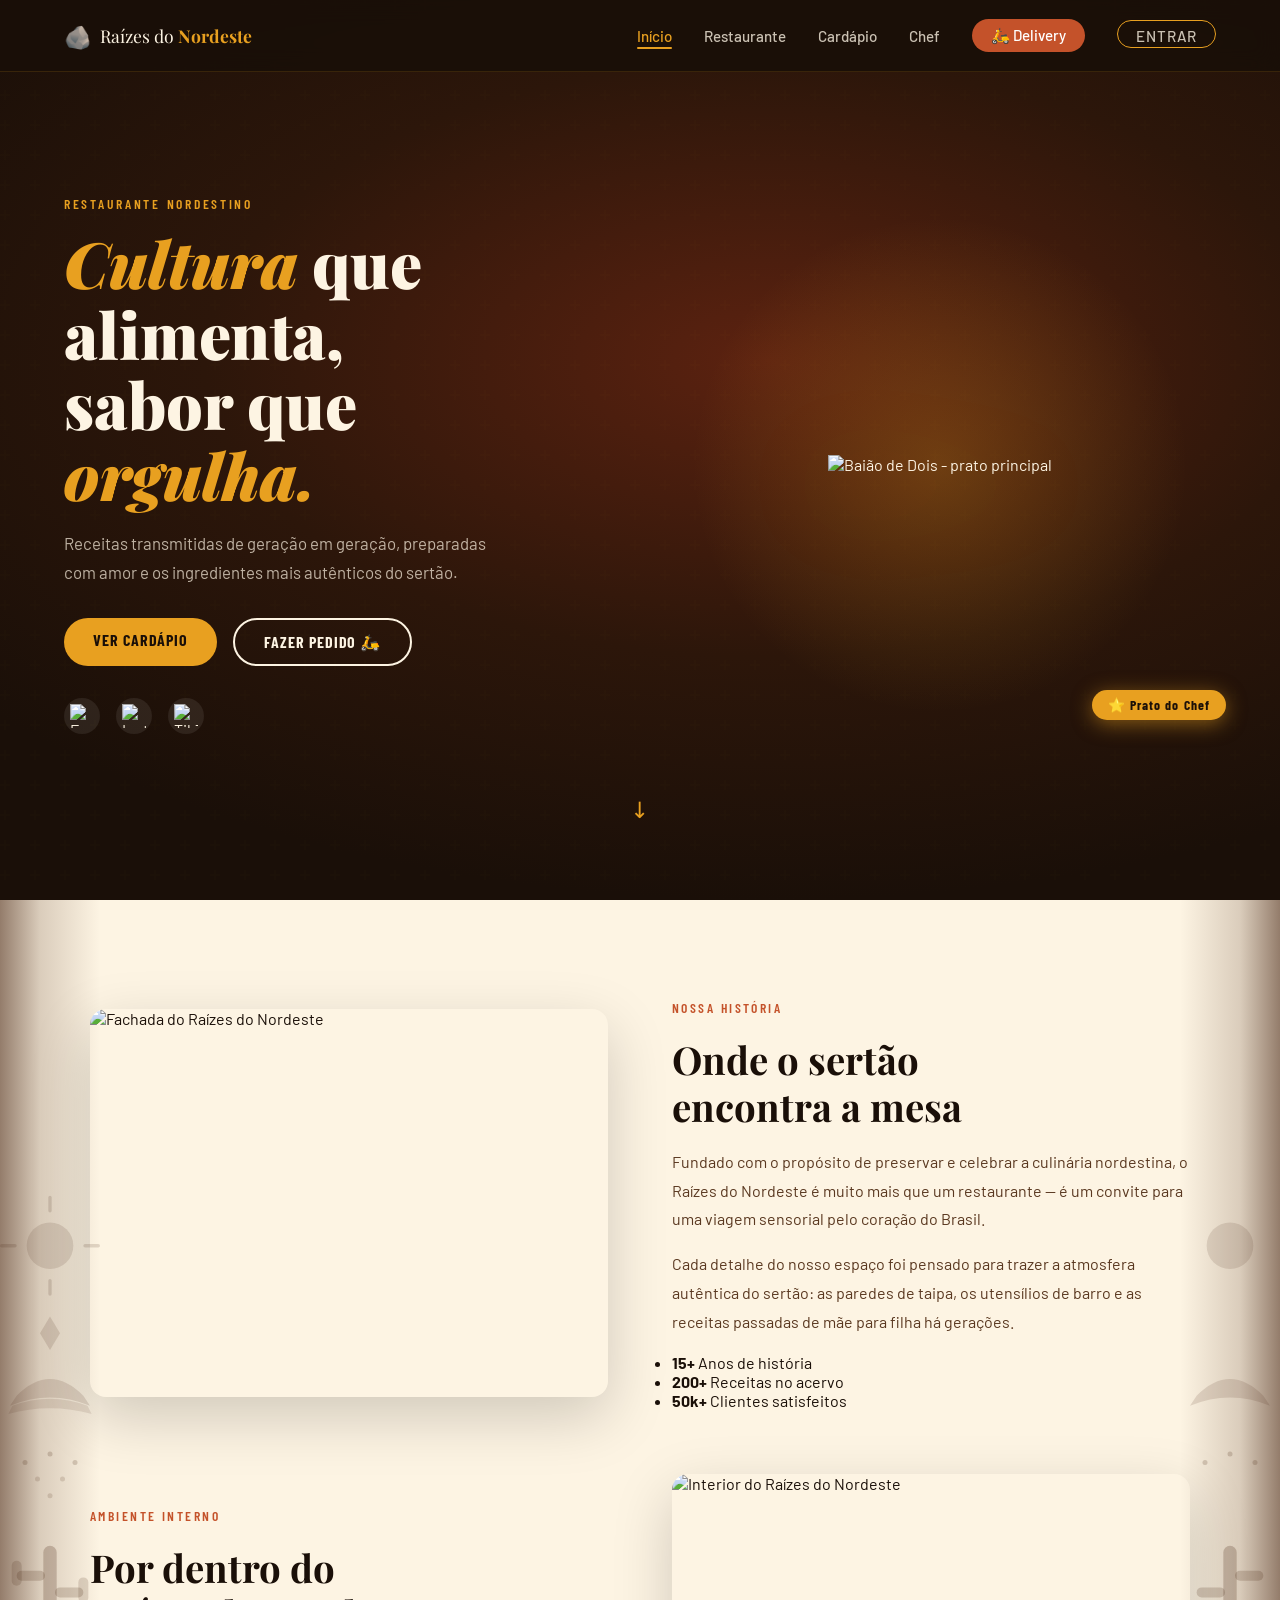
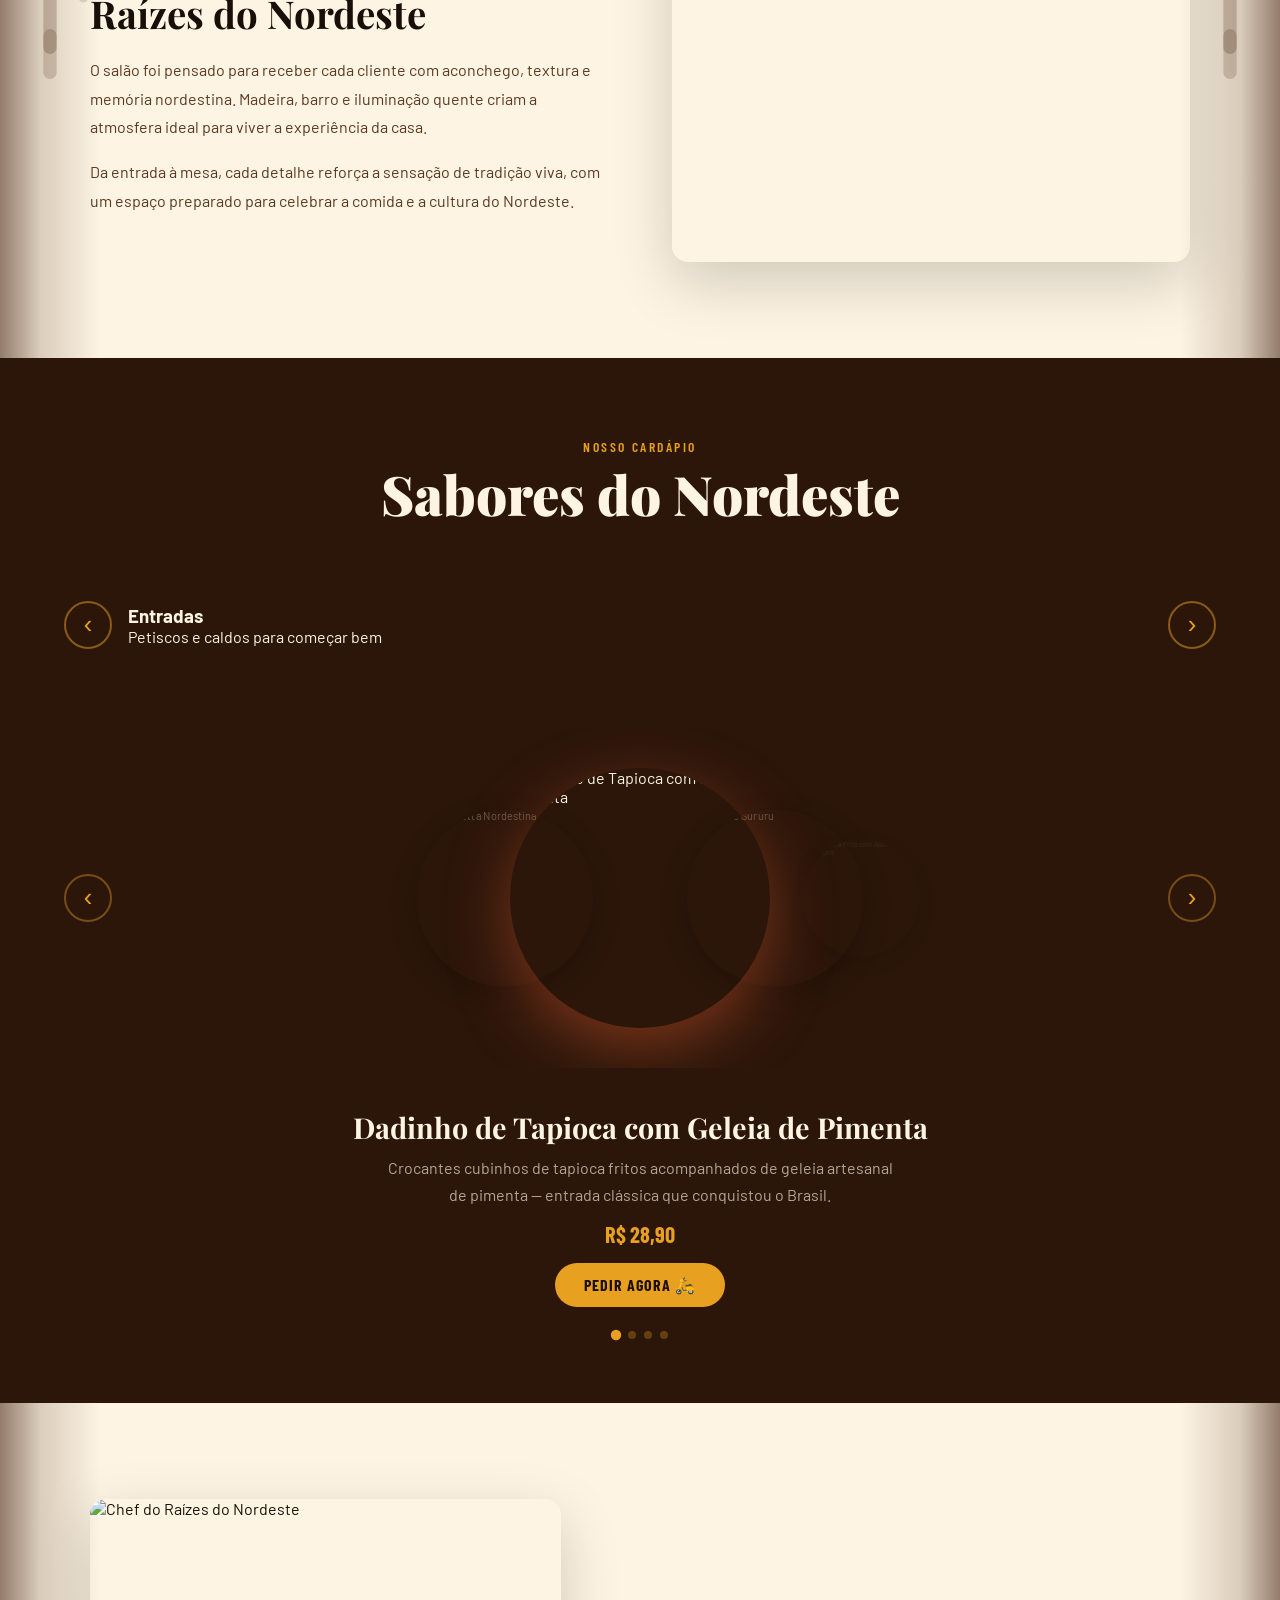
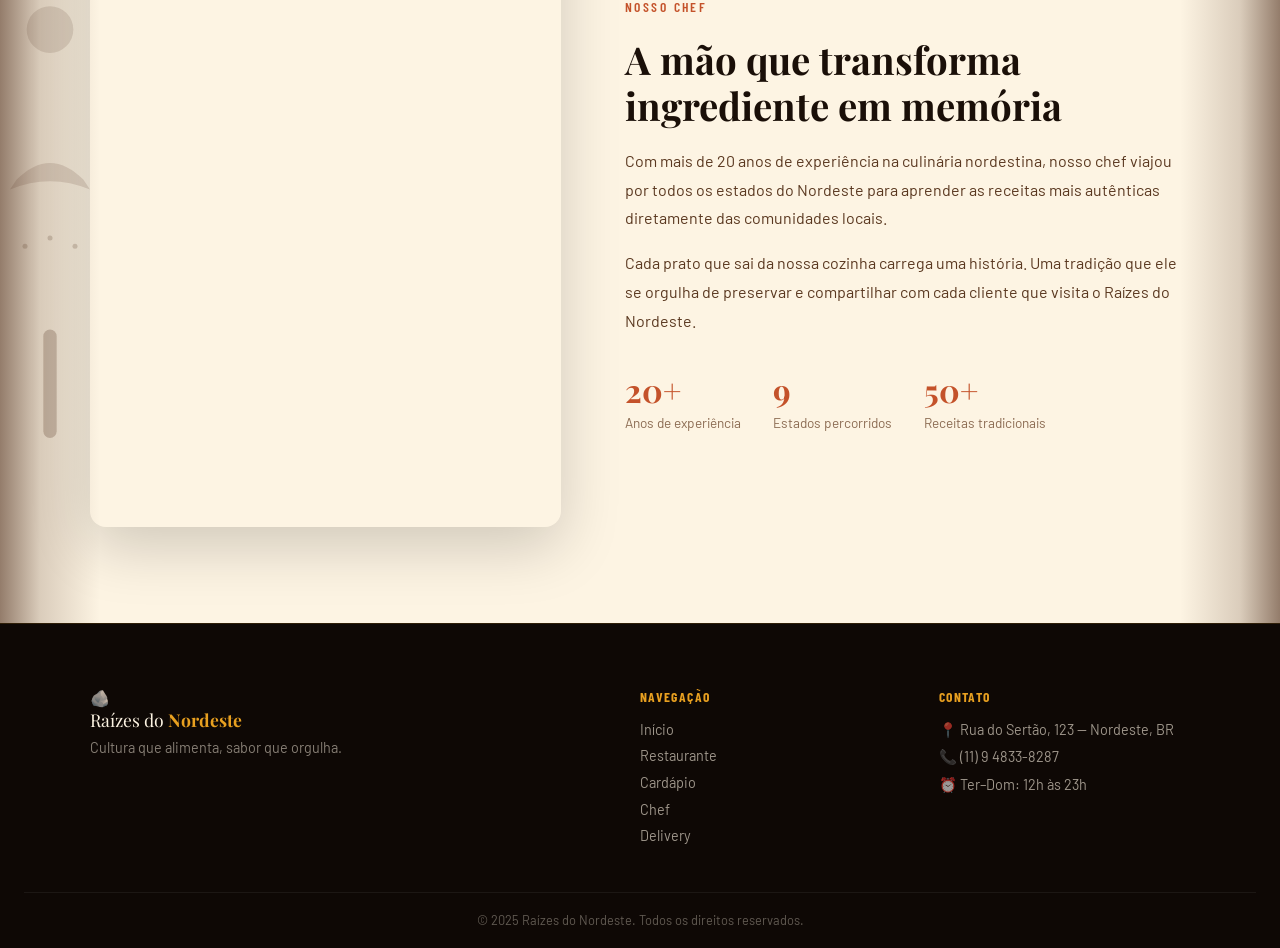
==== index.html @ 13111300 "Adicionando codigos ao repositorio" ====
<!DOCTYPE html>
<html lang="pt-BR">

<head>
  <meta charset="UTF-8">
  <meta name="viewport" content="width=device-width, initial-scale=1.0">
  <title>Raízes do Nordeste</title>
  <link rel="stylesheet" href="style.css">
  <link rel="preconnect" href="https://fonts.googleapis.com">
  <link
    href="https://fonts.googleapis.com/css2?family=Playfair+Display:ital,wght@0,700;0,900;1,700&family=Barlow:wght@300;400;500;600&family=Barlow+Condensed:wght@600;700&display=swap"
    rel="stylesheet">
</head>

<body>

  <!-- Menu de navegação -->
  <nav id="navbar">
    <div class="nav-inner">
      <a class="nav-logo" href="#">
        <span class="logo-icon">🪨</span>
        <span class="logo-text">Raízes do <strong>Nordeste</strong></span>
      </a>
      <ul class="nav-links">
        <li><a href="#hero" data-scroll="hero">Início</a></li>
        <li><a href="#restaurante" data-scroll="restaurante">Restaurante</a></li>
        <li><a href="#cardapio" data-scroll="cardapio">Cardápio</a></li>
        <li><a href="#chef" data-scroll="chef">Chef</a></li>
        <li><a href="delivery.html" class="nav-delivery">🛵 Delivery</a></li>
        <!-- botão de login / perfil (alternado via JS) -->
        <li id="navLoginItem"><a href="login.html" class="nav-login-btn">Entrar</a></li>
        <li id="navUserItem" style="display:none">
          <a href="perfil.html" class="nav-user-btn">
            <img src="" alt="Perfil" class="nav-user-avatar" id="navUserAvatar">
            <span id="navUserNome">Você</span>
          </a>
        </li>
      </ul>
      <button class="nav-burger" id="navBurger" aria-label="Menu">&#9776;</button>
    </div>
    <div class="nav-mobile" id="navMobile">
      <a href="#hero" data-scroll="hero">Início</a>
      <a href="#restaurante" data-scroll="restaurante">Restaurante</a>
      <a href="#cardapio" data-scroll="cardapio">Cardápio</a>
      <a href="#chef" data-scroll="chef">Chef</a>
      <a href="delivery.html">🛵 Delivery</a>
      <a href="login.html" id="mobileLoginLink">Entrar</a>
      <a href="perfil.html" id="mobilePerfilLink" style="display:none">👤 Meu Perfil</a>
    </div>
  </nav>

  <!-- Parte principal da capa -->
  <section id="hero" class="hero">
    <div class="hero-bg"></div>
    <div class="hero-content">
      <div class="hero-text">
        <p class="hero-eyebrow">Restaurante Nordestino</p>
        <h1 class="hero-headline">
          <em>Cultura</em> que alimenta,<br>
          sabor que <em>orgulha.</em>
        </h1>
        <p class="hero-sub">Receitas transmitidas de geração em geração, preparadas com amor e os ingredientes mais
          autênticos do sertão.</p>
        <div class="hero-actions">
          <a href="#cardapio" class="btn-primary" data-scroll="cardapio">Ver Cardápio</a>
          <a href="delivery.html" class="btn-outline">Fazer Pedido 🛵</a>
        </div>
        <div class="hero-social">
          <a href="#" aria-label="Facebook"><img src="IMG/facebook.png" alt="Facebook" width="24" height="24"></a>
          <a href="#" aria-label="Instagram"><img src="IMG/Instagram.png" alt="Instagram" width="24" height="24"></a>
          <a href="#" aria-label="TikTok"><img src="IMG/tiktok.png" alt="TikTok" width="24" height="24"></a>
        </div>
      </div>
      <div class="hero-dish-wrap">
        <div class="hero-glow"></div>
        <img class="hero-dish spinning" src="IMG/Pratodochef.png" alt="Baião de Dois - prato principal">
        <div class="hero-badge">⭐ Prato do Chef</div>
      </div>
    </div>
    <div class="hero-scroll-hint">
      <span>↓</span>
    </div>
  </section>

  <!-- Seção contando a história -->
  <section id="restaurante" class="about-band light-section">
    <div class="nordeste-deco nordeste-deco-left" aria-hidden="true">
      <svg viewBox="0 0 120 600" xmlns="http://www.w3.org/2000/svg">
        <rect x="52" y="540" width="16" height="60" rx="8" fill="currentColor" opacity=".18" />
        <rect x="52" y="440" width="16" height="130" rx="8" fill="currentColor" opacity=".22" />
        <rect x="20" y="470" width="34" height="12" rx="6" fill="currentColor" opacity=".18" />
        <rect x="66" y="490" width="34" height="12" rx="6" fill="currentColor" opacity=".18" />
        <rect x="14" y="458" width="12" height="30" rx="6" fill="currentColor" opacity=".15" />
        <rect x="94" y="478" width="12" height="30" rx="6" fill="currentColor" opacity=".15" />
        <circle cx="60" cy="80" r="28" fill="currentColor" opacity=".12" />
        <line x1="60" y1="38" x2="60" y2="22" stroke="currentColor" stroke-width="4" stroke-linecap="round"
          opacity=".14" />
        <line x1="60" y1="122" x2="60" y2="138" stroke="currentColor" stroke-width="4" stroke-linecap="round"
          opacity=".14" />
        <line x1="18" y1="80" x2="2" y2="80" stroke="currentColor" stroke-width="4" stroke-linecap="round"
          opacity=".14" />
        <line x1="102" y1="80" x2="118" y2="80" stroke="currentColor" stroke-width="4" stroke-linecap="round"
          opacity=".14" />
        <path d="M20 260 Q60 220 100 260 L108 272 Q60 252 12 272 Z" fill="currentColor" opacity=".13" />
        <path d="M15 272 Q60 255 105 272 L110 282 Q60 268 10 282 Z" fill="currentColor" opacity=".10" />
        <circle cx="30" cy="340" r="3" fill="currentColor" opacity=".18" />
        <circle cx="60" cy="330" r="3" fill="currentColor" opacity=".18" />
        <circle cx="90" cy="340" r="3" fill="currentColor" opacity=".18" />
        <circle cx="45" cy="360" r="3" fill="currentColor" opacity=".14" />
        <circle cx="75" cy="360" r="3" fill="currentColor" opacity=".14" />
        <circle cx="60" cy="380" r="3" fill="currentColor" opacity=".14" />
        <path d="M60 165 L72 185 L60 205 L48 185 Z" fill="currentColor" opacity=".13" />
      </svg>
    </div>
    <div class="nordeste-deco nordeste-deco-right" aria-hidden="true">
      <svg viewBox="0 0 120 600" xmlns="http://www.w3.org/2000/svg">
        <rect x="52" y="540" width="16" height="60" rx="8" fill="currentColor" opacity=".18" />
        <rect x="52" y="440" width="16" height="130" rx="8" fill="currentColor" opacity=".22" />
        <rect x="20" y="470" width="34" height="12" rx="6" fill="currentColor" opacity=".18" />
        <rect x="66" y="490" width="34" height="12" rx="6" fill="currentColor" opacity=".18" />
        <circle cx="60" cy="80" r="28" fill="currentColor" opacity=".12" />
        <path d="M20 260 Q60 220 100 260 L108 272 Q60 252 12 272 Z" fill="currentColor" opacity=".13" />
        <circle cx="30" cy="340" r="3" fill="currentColor" opacity=".18" />
        <circle cx="60" cy="330" r="3" fill="currentColor" opacity=".18" />
        <circle cx="90" cy="340" r="3" fill="currentColor" opacity=".18" />
      </svg>
    </div>

    <div class="band-inner">
      <div class="band-img">
        <img src="IMG/Externo1.png" alt="Fachada do Raízes do Nordeste">
      </div>
      <div class="band-copy">
        <p class="section-eyebrow">Nossa História</p>
        <h2>Onde o sertão<br>encontra a mesa</h2>
        <p>Fundado com o propósito de preservar e celebrar a culinária nordestina, o Raízes do Nordeste é muito mais
          que um restaurante — é um convite para uma viagem sensorial pelo coração do Brasil.</p>
        <p>Cada detalhe do nosso espaço foi pensado para trazer a atmosfera autêntica do sertão: as paredes de taipa,
          os utensílios de barro e as receitas passadas de mãe para filha há gerações.</p>
        <ul class="band-stats">
          <li><strong>15+</strong> Anos de história</li>
          <li><strong>200+</strong> Receitas no acervo</li>
          <li><strong>50k+</strong> Clientes satisfeitos</li>
        </ul>
      </div>
    </div>

    <div class="band-inner band-inner-reverse">
      <div class="band-img">
        <img src="IMG/Interno1.png" alt="Interior do Raízes do Nordeste">
      </div>
      <div class="band-copy">
        <p class="section-eyebrow">Ambiente Interno</p>
        <h2>Por dentro do<br>Raízes do Nordeste</h2>
        <p>O salão foi pensado para receber cada cliente com aconchego, textura e memória nordestina. Madeira, barro e
          iluminação quente criam a atmosfera ideal para viver a experiência da casa.</p>
        <p>Da entrada à mesa, cada detalhe reforça a sensação de tradição viva, com um espaço preparado para celebrar a
          comida e a cultura do Nordeste.</p>
      </div>
    </div>
  </section>

  <!-- Seção do cardápio interativo -->
  <section id="cardapio" class="menu-section dark-section">
    <div class="menu-section-header">
      <p class="section-eyebrow light">Nosso Cardápio</p>
      <h2 class="section-title light">Sabores do Nordeste</h2>
    </div>

    <div class="category-nav">
      <button class="cat-arrow" id="catPrev" aria-label="Categoria anterior">‹</button>
      <div class="category-track" id="categoryTrack">
        <div class="category-slide active">
          <h3>Entradas</h3>
          <p>Petiscos e caldos para começar bem</p>
        </div>
        <div class="category-slide">
          <h3>Pratos Principais</h3>
          <p>O coração da culinária nordestina</p>
        </div>
        <div class="category-slide">
          <h3>Sobremesas</h3>
          <p>Doces que aquecem o coração</p>
        </div>
      </div>
      <button class="cat-arrow" id="catNext" aria-label="Próxima categoria">›</button>
    </div>

    <div class="dish-showcase">
      <button class="dish-arrow" id="dishPrev" aria-label="Prato anterior">‹</button>
      <div class="dish-stage" id="dishStage"></div>
      <button class="dish-arrow" id="dishNext" aria-label="Próximo prato">›</button>
    </div>

    <div class="dish-info-panel">
      <h3 class="dish-name" id="dishName"></h3>
      <p class="dish-desc" id="dishDesc"></p>
      <p class="dish-price" id="dishPrice"></p>
      <a href="delivery.html" class="btn-primary">Pedir agora 🛵</a>
    </div>

    <div class="dish-dots" id="dishDots"></div>
  </section>

  <!-- Seção do chef -->
  <section id="chef" class="chef-section light-section">
    <div class="nordeste-deco nordeste-deco-left" aria-hidden="true">
      <svg viewBox="0 0 120 600" xmlns="http://www.w3.org/2000/svg">
        <rect x="52" y="440" width="16" height="130" rx="8" fill="currentColor" opacity=".22" />
        <circle cx="60" cy="80" r="28" fill="currentColor" opacity=".12" />
        <path d="M20 260 Q60 220 100 260 L108 272 Q60 252 12 272 Z" fill="currentColor" opacity=".13" />
        <circle cx="30" cy="340" r="3" fill="currentColor" opacity=".18" />
        <circle cx="60" cy="330" r="3" fill="currentColor" opacity=".18" />
        <circle cx="90" cy="340" r="3" fill="currentColor" opacity=".18" />
      </svg>
    </div>

    <div class="chef-inner">
      <div class="chef-img">
        <img src="IMG/Chef.png" alt="Chef do Raízes do Nordeste">
      </div>
      <div class="chef-copy">
        <p class="section-eyebrow">Nosso Chef</p>
        <h2>A mão que transforma<br>ingrediente em memória</h2>
        <p>Com mais de 20 anos de experiência na culinária nordestina, nosso chef viajou por todos os estados do
          Nordeste para aprender as receitas mais autênticas diretamente das comunidades locais.</p>
        <p>Cada prato que sai da nossa cozinha carrega uma história. Uma tradição que ele se orgulha de preservar e
          compartilhar com cada cliente que visita o Raízes do Nordeste.</p>
        <ul class="chef-feats">
          <li><strong>20+</strong> Anos de experiência</li>
          <li><strong>9</strong> Estados percorridos</li>
          <li><strong>50+</strong> Receitas tradicionais</li>
        </ul>
      </div>
    </div>
  </section>

  <!-- Rodapé da página -->
  <footer class="site-footer">
    <div class="footer-inner">
      <div class="footer-brand">
        <span class="logo-icon">🪨</span>
        <span class="logo-text">Raízes do <strong>Nordeste</strong></span>
        <p>Cultura que alimenta, sabor que orgulha.</p>
      </div>
      <div class="footer-links">
        <h4>Navegação</h4>
        <a href="#hero" data-scroll="hero">Início</a>
        <a href="#restaurante" data-scroll="restaurante">Restaurante</a>
        <a href="#cardapio" data-scroll="cardapio">Cardápio</a>
        <a href="#chef" data-scroll="chef">Chef</a>
        <a href="delivery.html">Delivery</a>
      </div>
      <div class="footer-contact">
        <h4>Contato</h4>
        <p>📍 Rua do Sertão, 123 — Nordeste, BR</p>
        <p>📞 (11) 9 4833-8287</p>
        <p>⏰ Ter–Dom: 12h às 23h</p>
      </div>
    </div>
    <div class="footer-bottom">
      <p>© 2025 Raízes do Nordeste. Todos os direitos reservados.</p>
    </div>
  </footer>

  <script src="script.js"></script>
  <script>
    // mostra o usuário logado na nav se houver sessão salva
    (function verificarSessaoNav() {
      const usuario = JSON.parse(localStorage.getItem('raizes_usuario') || 'null');
      if (usuario) {
        document.getElementById('navLoginItem').style.display = 'none';
        document.getElementById('navUserItem').style.display = 'list-item';
        document.getElementById('navUserNome').textContent = usuario.nome.split(' ')[0];
        const avatar = document.getElementById('navUserAvatar');
        avatar.src = usuario.foto || 'https://ui-avatars.com/api/?name=' + encodeURIComponent(usuario.nome) + '&background=C4522A&color=fff';
        document.getElementById('mobileLoginLink').style.display = 'none';
        document.getElementById('mobilePerfilLink').style.display = 'block';
      }
    })();
  </script>
</body>

</html>
---- style.css ----
/* ============================================================
   RAÍZES DO NORDESTE — style.css  (v2)
   Palette: Terracotta #C4522A | Amber #E8A020 | Cream #FDF4E3
            Dark #1A0F08 | Muted #8B6B52
   ============================================================ */
/* mapa geral do visual do site, com cores e estilos principais */

*,
*::before,
*::after {
  box-sizing: border-box;
  margin: 0;
  padding: 0;
}

/* reset básico pra não quebrar layout em navegadores diferentes */

:root {
  --terra: #C4522A;
  --amber: #E8A020;
  --cream: #FDF4E3;
  --dark: #1A0F08;
  --muted: #8B6B52;
  --bg-warm: #2C160A;
  --deco-color: #3D1A08;
  /* dark terracotta used on light sections */
  --font-display: 'Playfair Display', Georgia, serif;
  --font-body: 'Barlow', system-ui, sans-serif;
  --font-cond: 'Barlow Condensed', sans-serif;
  --nav-h: 72px;
  --radius: 16px;
  --deco-w: 100px;
  /* side decoration strip width */
}

/* variáveis globais: cores, fontes e medidas que o site todo usa */

html {
  scroll-behavior: smooth;
}

/* rolagem suave quando clica nos links internos */

body {
  font-family: var(--font-body);
  background: var(--dark);
  color: var(--cream);
  overflow-x: hidden;
}

/* estilo base da página inteira */

img {
  max-width: 100%;
  display: block;
}

/* impede imagem de estourar o container */

a {
  text-decoration: none;
  color: inherit;
}

/* links sem sublinhado e herdando cor do contexto */

/* ================================================================
   BUTTONS
   ================================================================ */
/* botões principais e secundários do site */
.btn-primary {
  display: inline-block;
  background: var(--amber);
  color: var(--dark);
  font-family: var(--font-cond);
  font-weight: 700;
  font-size: 1rem;
  letter-spacing: .06em;
  text-transform: uppercase;
  padding: .75rem 1.8rem;
  border-radius: 50px;
  border: none;
  cursor: pointer;
  transition: background .2s, transform .15s, box-shadow .2s;
}

.btn-primary:hover {
  background: #f5b030;
  transform: translateY(-2px);
  box-shadow: 0 8px 24px rgba(232, 160, 32, .4);
}

.btn-outline {
  display: inline-block;
  border: 2px solid var(--cream);
  color: var(--cream);
  font-family: var(--font-cond);
  font-weight: 700;
  font-size: 1rem;
  letter-spacing: .06em;
  text-transform: uppercase;
  padding: .73rem 1.8rem;
  border-radius: 50px;
  cursor: pointer;
  transition: background .2s, color .2s, transform .15s;
}

.btn-outline:hover {
  background: var(--cream);
  color: var(--dark);
  transform: translateY(-2px);
}

.section-eyebrow {
  font-family: var(--font-cond);
  font-weight: 600;
  font-size: .85rem;
  letter-spacing: .18em;
  text-transform: uppercase;
  color: var(--amber);
  margin-bottom: .6rem;
}

/* textinho pequeno de destaque que aparece acima dos títulos */

/* ================================================================
   NAVBAR
   ================================================================ */
/* barra fixa do topo com navegação */
#navbar {
  position: fixed;
  top: 0;
  left: 0;
  right: 0;
  z-index: 100;
  height: var(--nav-h);
  background: rgba(26, 15, 8, .95);
  backdrop-filter: blur(12px);
  border-bottom: 1px solid rgba(232, 160, 32, .15);
  transition: box-shadow .3s;
}

#navbar.scrolled {
  box-shadow: 0 4px 30px rgba(0, 0, 0, .5);
}

.nav-inner {
  max-width: 1200px;
  margin: 0 auto;
  padding: 0 1.5rem;
  height: 100%;
  display: flex;
  align-items: center;
  justify-content: space-between;
}

.nav-logo {
  display: flex;
  align-items: center;
  gap: .5rem;
  font-family: var(--font-display);
  font-size: 1.1rem;
  color: var(--cream);
}

.nav-logo .logo-icon {
  font-size: 1.4rem;
}

.nav-logo strong {
  color: var(--amber);
}

.nav-links {
  list-style: none;
  display: flex;
  align-items: center;
  gap: 2rem;
}

.nav-links a {
  font-family: var(--font-body);
  font-weight: 500;
  font-size: .95rem;
  color: rgba(253, 244, 227, .78);
  transition: color .2s;
  position: relative;
  padding-bottom: 2px;
}

/* underline hover for regular nav links */
/* risquinho animado embaixo dos links normais */
.nav-links a:not(.nav-delivery)::after {
  content: '';
  position: absolute;
  bottom: -2px;
  left: 0;
  right: 0;
  height: 2px;
  background: var(--amber);
  border-radius: 2px;
  transform: scaleX(0);
  transition: transform .25s ease;
  transform-origin: left;
}

.nav-links a:not(.nav-delivery):hover {
  color: var(--amber);
}

.nav-links a:not(.nav-delivery):hover::after {
  transform: scaleX(1);
}

/* active nav link highlight */
/* mantém destacado o link da seção atual */
.nav-links a.nav-active {
  color: var(--amber);
}

.nav-links a.nav-active::after {
  transform: scaleX(1);
}

/* botão de login na nav */
.nav-login-btn {
  background: transparent;
  color: var(--amber, #E8A020);
  border: 1.5px solid var(--amber, #E8A020);
  font-family: 'Barlow Condensed', sans-serif;
  font-weight: 700;
  font-size: .88rem;
  letter-spacing: .06em;
  text-transform: uppercase;
  padding: .4rem 1.1rem;
  border-radius: 50px;
  cursor: pointer;
  text-decoration: none;
  transition: background .2s, color .2s;
  white-space: nowrap;
}

.nav-login-btn:hover {
  background: var(--amber, #E8A020);
  color: #1A0F08;
}

/* avatar do usuário logado na nav */
.nav-user-btn {
  display: flex;
  align-items: center;
  gap: .5rem;
  background: transparent;
  border: none;
  cursor: pointer;
  color: #fff;
  font-family: 'Barlow Condensed', sans-serif;
  font-weight: 700;
  font-size: .9rem;
  text-decoration: none;
}

.nav-user-avatar {
  width: 34px;
  height: 34px;
  border-radius: 50%;
  border: 2px solid var(--amber, #E8A020);
  object-fit: cover;
  background: #3a1f0e;
}

.nav-links .nav-user-btn {
  color: rgba(255, 255, 255, .85);
}

/* delivery pill */
/* botão de delivery em formato de pílula */
.nav-delivery {
  background: var(--terra) !important;
  color: #fff !important;
  padding: .45rem 1.2rem !important;
  border-radius: 50px;
  font-weight: 600;
  transition: background .2s, transform .15s !important;
}

.nav-delivery::after {
  display: none !important;
}

.nav-delivery:hover {
  background: #d4612f !important;
  transform: translateY(-1px) !important;
}

/* burger */
/* ícone do menu hamburguer no mobile */
.nav-burger {
  display: none;
  background: none;
  border: none;
  color: var(--cream);
  font-size: 1.5rem;
  cursor: pointer;
}

/* mobile menu */
/* menu que abre em telas pequenas */
.nav-mobile {
  display: none;
  flex-direction: column;
  background: rgba(26, 15, 8, .98);
  padding: 1rem 1.5rem;
  gap: 1rem;
  border-top: 1px solid rgba(255, 255, 255, .06);
}

.nav-mobile a {
  font-size: 1.1rem;
  font-weight: 500;
  color: var(--cream);
  padding: .5rem 0;
  border-bottom: 1px solid rgba(255, 255, 255, .07);
}

.nav-mobile.open {
  display: flex;
}

/* ================================================================
   HERO
   ================================================================ */
/* primeira dobra: chamada principal com prato e ações */
.hero {
  min-height: 100vh;
  padding-top: var(--nav-h);
  background: radial-gradient(ellipse 80% 60% at 60% 40%, #5C2210 0%, #2C160A 55%, #1A0F08 100%);
  position: relative;
  overflow-x: hidden;
  display: flex;
  flex-direction: column;
  justify-content: center;
}

.hero-bg {
  position: absolute;
  inset: 0;
  background: url("data:image/svg+xml,%3Csvg width='60' height='60' viewBox='0 0 60 60' xmlns='http://www.w3.org/2000/svg'%3E%3Cg fill='none' fill-rule='evenodd'%3E%3Cg fill='%23E8A020' fill-opacity='0.03'%3E%3Cpath d='M36 34v-4h-2v4h-4v2h4v4h2v-4h4v-2h-4zm0-30V0h-2v4h-4v2h4v4h2V6h4V4h-4zM6 34v-4H4v4H0v2h4v4h2v-4h4v-2H6zM6 4V0H4v4H0v2h4v4h2V6h4V4H6z'/%3E%3C/g%3E%3C/g%3E%3C/svg%3E");
  opacity: .4;
}

.hero-content {
  max-width: 1200px;
  margin: 0 auto;
  padding: 4rem 1.5rem 2rem;
  display: grid;
  grid-template-columns: 1fr 1fr;
  gap: 3rem;
  align-items: center;
  position: relative;
  z-index: 1;
}

.hero-eyebrow {
  font-family: var(--font-cond);
  font-weight: 600;
  font-size: .85rem;
  letter-spacing: .2em;
  text-transform: uppercase;
  color: var(--amber);
  margin-bottom: 1rem;
}

.hero-headline {
  font-family: var(--font-display);
  font-size: clamp(2.4rem, 5vw, 4rem);
  font-weight: 900;
  line-height: 1.1;
  color: var(--cream);
  margin-bottom: 1.2rem;
}

.hero-headline em {
  font-style: italic;
  color: var(--amber);
}

.hero-sub {
  font-size: 1.05rem;
  line-height: 1.7;
  color: rgba(253, 244, 227, .7);
  max-width: 440px;
  margin-bottom: 2rem;
}

.hero-actions {
  display: flex;
  gap: 1rem;
  flex-wrap: wrap;
  margin-bottom: 2rem;
}

.hero-social {
  display: flex;
  gap: 1rem;
}

.hero-social a {
  display: flex;
  align-items: center;
  justify-content: center;
  width: 36px;
  height: 36px;
  border-radius: 50%;
  background: rgba(255, 255, 255, .08);
  transition: background .2s, transform .15s;
}

.hero-social a:hover {
  background: rgba(232, 160, 32, .25);
  transform: scale(1.15);
}

/* dish spin */
/* área do prato com efeito visual */
.hero-dish-wrap {
  position: relative;
  display: flex;
  justify-content: center;
  align-items: center;
  min-height: 550px;
  width: 100%;
  overflow: visible;
}

.hero-glow {
  position: absolute;
  width: 500px;
  height: 500px;
  border-radius: 50%;
  background: radial-gradient(circle, rgba(232, 160, 32, .25) 0%, transparent 70%);
  pointer-events: none;
  max-width: 100%;
}

.hero-dish {
  width: auto;
  max-width: 90vw;
  height: auto;
  filter: drop-shadow(0 20px 60px rgba(196, 82, 42, .4));
  position: relative;
  z-index: 1;
}

@keyframes slowSpin {
  from {
    transform: rotate(0deg);
  }

  to {
    transform: rotate(360deg);
  }
}

/* animação de giro lento do prato */

.spinning {
  animation: slowSpin 30s linear infinite;
}

.hero-badge {
  position: absolute;
  bottom: 20px;
  right: -10px;
  background: var(--amber);
  color: var(--dark);
  font-family: var(--font-cond);
  font-weight: 700;
  font-size: .85rem;
  letter-spacing: .08em;
  padding: .4rem 1rem;
  border-radius: 50px;
  box-shadow: 0 4px 20px rgba(232, 160, 32, .5);
  z-index: 2;
}

.hero-scroll-hint {
  text-align: center;
  padding: 1.5rem;
  color: var(--amber);
  font-size: 1.4rem;
  animation: bounce 2s ease-in-out infinite;
  position: relative;
  z-index: 1;
}

@keyframes bounce {

  0%,
  100% {
    transform: translateY(0);
  }

  50% {
    transform: translateY(8px);
  }
}

/* animação do ícone de "desça" */

/* ================================================================
   NORDESTE SIDE DECORATIONS  (used on light-section)
   ================================================================ */
/* enfeites laterais nas seções claras */
.light-section {
  position: relative;
  color: var(--dark);
}

/* gradient fade from top-dark into light background on each edge */
/* gradiente nas bordas pra transição ficar mais suave */
.light-section::before,
.light-section::after {
  content: '';
  position: absolute;
  top: 0;
  bottom: 0;
  width: var(--deco-w);
  pointer-events: none;
  z-index: 0;
}

/* left edge — gradient from var(--deco-color) to transparent */
/* borda esquerda com fade */
.light-section::before {
  left: 0;
  background: linear-gradient(to right,
      rgba(61, 26, 8, .55) 0%,
      rgba(61, 26, 8, .18) 40%,
      transparent 100%);
}

/* right edge */
/* borda direita espelhando o efeito */
.light-section::after {
  right: 0;
  background: linear-gradient(to left,
      rgba(61, 26, 8, .55) 0%,
      rgba(61, 26, 8, .18) 40%,
      transparent 100%);
}

/* SVG illustration strips */
/* faixas com ilustração em SVG nas laterais */
.nordeste-deco {
  position: absolute;
  top: 0;
  bottom: 0;
  width: var(--deco-w);
  pointer-events: none;
  z-index: 1;
  display: flex;
  align-items: stretch;
  overflow: hidden;
  color: var(--deco-color);
}

.nordeste-deco-left {
  left: 0;
}

.nordeste-deco-right {
  right: 0;
  transform: scaleX(-1);
}

.nordeste-deco svg {
  width: 100%;
  height: 100%;
  /* tile vertically if section is taller than the viewBox */
}

/* make sure inner content sits above the decorations */
/* garante que o conteúdo fique na frente dos enfeites */
.light-section .band-inner,
.light-section .chef-inner {
  position: relative;
  z-index: 2;
}

/* ================================================================
   ABOUT BAND  (section#restaurante)
   ================================================================ */
/* seção sobre o restaurante */
.about-band {
  background: var(--cream);
  padding: 6rem 1.5rem;
}

.band-inner {
  max-width: 1100px;
  margin: 0 auto;
  display: grid;
  grid-template-columns: 1fr 1fr;
  gap: 4rem;
  align-items: center;
}

.band-inner+.band-inner {
  margin-top: 4rem;
}

.band-inner-reverse .band-img {
  order: 2;
}

.band-inner-reverse .band-copy {
  order: 1;
}

.band-img img {
  border-radius: var(--radius);
  width: 100%;
  aspect-ratio: 4/3;
  object-fit: cover;
  box-shadow: 0 20px 60px rgba(0, 0, 0, .18);
}

.band-copy h2 {
  font-family: var(--font-display);
  font-size: clamp(1.8rem, 3vw, 2.6rem);
  font-weight: 700;
  line-height: 1.2;
  margin-bottom: 1.2rem;
  color: var(--dark);
}

.band-copy p {
  line-height: 1.8;
  color: #5A3820;
  margin-bottom: 1rem;
}

.band-copy .section-eyebrow {
  color: var(--terra);
}

.band-copy .btn-primary {
  margin-top: 1rem;
}

/* ================================================================
   AMBIENT STRIP
   ================================================================ */
/* faixa com foto ambiente e citação */
.ambient-strip {
  position: relative;
  height: 380px;
  overflow: hidden;
}

.ambient-strip img {
  width: 100%;
  height: 100%;
  object-fit: cover;
  object-position: center 30%;
}

.strip-overlay {
  position: absolute;
  inset: 0;
  background: linear-gradient(to right, rgba(26, 15, 8, .85) 0%, rgba(26, 15, 8, .3) 100%);
  display: flex;
  align-items: center;
  padding: 0 8%;
}

.strip-overlay blockquote {
  font-family: var(--font-display);
  font-style: italic;
  font-size: clamp(1.4rem, 3vw, 2.2rem);
  color: var(--cream);
  max-width: 600px;
  line-height: 1.4;
  border-left: 4px solid var(--amber);
  padding-left: 1.5rem;
}

/* ================================================================
   MENU SECTION  (section#cardapio)
   ================================================================ */
/* seção do cardápio com categorias e pratos */
.menu-section {
  background: var(--bg-warm);
  padding: 5rem 0 4rem;
}

.menu-section>* {
  max-width: 1200px;
  margin-left: auto;
  margin-right: auto;
  padding-left: 1.5rem;
  padding-right: 1.5rem;
}

.menu-section-header {
  text-align: center;
  margin-bottom: 3rem;
}

.section-title.light {
  font-family: var(--font-display);
  font-size: clamp(2rem, 5vw, 3.4rem);
  font-weight: 900;
  line-height: 1.05;
  color: var(--cream);
}

.menu-section-inner {
  max-width: 1200px;
  margin: 0 auto;
  padding: 0 1.5rem;
}

/* category track */
/* trilho onde troca o nome da categoria */
.category-nav {
  display: grid;
  grid-template-columns: 48px minmax(0, 1fr) 48px;
  align-items: center;
  gap: 1rem;
  margin-bottom: 3rem;
  overflow: hidden;
  position: relative;
  width: 100%;
}

.category-track {
  min-width: 0;
  position: relative;
  overflow: hidden;
  height: 110px;
}

.category-slide {
  position: absolute;
  inset: 0;
  display: flex;
  flex-direction: column;
  justify-content: center;
  opacity: 0;
  transform: translateX(100%);
  transition: transform .5s cubic-bezier(.77, 0, .18, 1), opacity .4s;
  pointer-events: none;
}

.category-slide.active {
  opacity: 1;
  transform: translateX(0);
  pointer-events: auto;
}

.cat-title {
  font-family: var(--font-display);
  font-size: clamp(2rem, 5vw, 3.5rem);
  font-weight: 900;
  color: var(--cream);
  line-height: 1;
}

.cat-arrow {
  width: 48px;
  height: 48px;
  border-radius: 50%;
  border: 2px solid rgba(232, 160, 32, .5);
  background: transparent;
  color: var(--amber);
  font-size: 1.6rem;
  cursor: pointer;
  display: flex;
  align-items: center;
  justify-content: center;
  flex-shrink: 0;
  transition: background .2s, border-color .2s, transform .15s;
}

.cat-arrow:hover {
  background: var(--amber);
  color: var(--dark);
  border-color: var(--amber);
  transform: scale(1.1);
}

/* dish stage */
/* palco/carrossel visual dos pratos */
.dish-carousel-wrap {
  display: flex;
  align-items: center;
  gap: 1rem;
  margin-bottom: 2.5rem;
}

.dish-stage {
  flex: 1;
  height: 340px;
  position: relative;
  display: flex;
  align-items: center;
  justify-content: center;
}

.dish-item {
  position: absolute;
  transition: transform .5s cubic-bezier(.77, 0, .18, 1), opacity .4s, filter .4s;
  cursor: pointer;
}

.dish-item img {
  border-radius: 50%;
  box-shadow: 0 12px 40px rgba(0, 0, 0, .5);
  object-fit: cover;
}

.dish-item.center {
  z-index: 3;
  transform: translateX(0) scale(1);
  opacity: 1;
}

.dish-item.center img {
  width: 260px;
  height: 260px;
  box-shadow: 0 20px 60px rgba(196, 82, 42, .5);
}

.dish-item.left {
  z-index: 1;
  transform: translateX(-52%) scale(.68);
  opacity: .45;
  filter: brightness(.7);
}

.dish-item.left img {
  width: 260px;
  height: 260px;
}

.dish-item.right {
  z-index: 1;
  transform: translateX(52%) scale(.68);
  opacity: .45;
  filter: brightness(.7);
}

.dish-item.right img {
  width: 260px;
  height: 260px;
}

.dish-item.far-left {
  z-index: 0;
  transform: translateX(-85%) scale(.45);
  opacity: .2;
  filter: brightness(.5);
}

.dish-item.far-left img {
  width: 260px;
  height: 260px;
}

.dish-item.far-right {
  z-index: 0;
  transform: translateX(85%) scale(.45);
  opacity: .2;
  filter: brightness(.5);
}

.dish-item.far-right img {
  width: 260px;
  height: 260px;
}

.dish-item.hidden {
  opacity: 0;
  pointer-events: none;
}

.dish-arrow {
  width: 48px;
  height: 48px;
  border-radius: 50%;
  border: 2px solid rgba(232, 160, 32, .4);
  background: transparent;
  color: var(--amber);
  font-size: 1.6rem;
  cursor: pointer;
  display: flex;
  align-items: center;
  justify-content: center;
  flex-shrink: 0;
  transition: background .2s, border-color .2s, transform .15s;
}

.dish-arrow:hover {
  background: var(--amber);
  color: var(--dark);
  border-color: var(--amber);
  transform: scale(1.1);
}

/* dish info */
/* bloco com nome, descrição e preço do prato */
.dish-info-panel {
  text-align: center;
  min-height: 120px;
  padding: 0 1rem;
}

.dish-name {
  font-family: var(--font-display);
  font-size: 1.8rem;
  font-weight: 700;
  color: var(--cream);
  margin-bottom: .5rem;
}

.dish-desc {
  color: rgba(253, 244, 227, .65);
  line-height: 1.7;
  max-width: 520px;
  margin: 0 auto .8rem;
}

.dish-price {
  font-family: var(--font-cond);
  font-size: 1.4rem;
  font-weight: 700;
  color: var(--amber);
  margin-bottom: 1rem;
}

.dish-info-panel .btn-primary {
  display: inline-block;
}

/* dots */
/* bolinhas de navegação do carrossel */
.dish-dots {
  display: flex;
  justify-content: center;
  gap: .5rem;
  margin-top: 1.5rem;
}

.dish-showcase {
  display: grid;
  grid-template-columns: 48px minmax(0, 1fr) 48px;
  align-items: center;
  gap: 1rem;
  margin-bottom: 2.5rem;
  overflow: hidden;
  position: relative;
  width: 100%;
}

.dish-stage {
  min-width: 0;
}

.dot {
  width: 8px;
  height: 8px;
  border-radius: 50%;
  background: rgba(232, 160, 32, .3);
  cursor: pointer;
  transition: background .2s, transform .2s;
}

.dot.active {
  background: var(--amber);
  transform: scale(1.3);
}

/* ================================================================
   CHEF SECTION  (section#chef)
   ================================================================ */
/* seção apresentando o chef */
.chef-section {
  background: var(--cream);
  padding: 6rem 1.5rem;
}

.chef-inner {
  max-width: 1100px;
  margin: 0 auto;
  display: grid;
  grid-template-columns: 1fr 1.2fr;
  gap: 4rem;
  align-items: center;
}

.chef-img img {
  border-radius: var(--radius);
  width: 100%;
  aspect-ratio: 3/4;
  object-fit: cover;
  object-position: top;
  box-shadow: 0 20px 60px rgba(0, 0, 0, .18);
}

.chef-copy h2 {
  font-family: var(--font-display);
  font-size: clamp(1.8rem, 3vw, 2.6rem);
  font-weight: 700;
  line-height: 1.2;
  margin-bottom: 1.2rem;
  color: var(--dark);
}

.chef-copy p {
  line-height: 1.8;
  color: #5A3820;
  margin-bottom: 1rem;
}

.chef-copy .section-eyebrow {
  color: var(--terra);
}

.chef-feats {
  list-style: none;
  display: flex;
  gap: 2rem;
  margin-top: 2rem;
  flex-wrap: wrap;
}

.chef-feats li {
  font-family: var(--font-body);
  font-size: .85rem;
  color: var(--muted);
  display: flex;
  flex-direction: column;
  gap: .2rem;
}

.chef-feats li strong {
  font-family: var(--font-display);
  font-size: 2rem;
  color: var(--terra);
  font-weight: 700;
}

/* ================================================================
   FOOTER
   ================================================================ */
/* rodapé com marca, links e contatos */
.site-footer {
  background: #0E0805;
  padding: 4rem 1.5rem 0;
  border-top: 1px solid rgba(232, 160, 32, .15);
}

.footer-inner {
  max-width: 1100px;
  margin: 0 auto;
  display: grid;
  grid-template-columns: 2fr 1fr 1fr;
  gap: 3rem;
  padding-bottom: 3rem;
}

.footer-brand .logo-text {
  font-family: var(--font-display);
  font-size: 1.1rem;
  display: block;
  margin-bottom: .5rem;
}

.footer-brand .logo-text strong {
  color: var(--amber);
}

.footer-brand p {
  font-size: .9rem;
  color: rgba(253, 244, 227, .5);
  margin-top: .5rem;
}

.footer-links,
.footer-contact {
  display: flex;
  flex-direction: column;
  gap: .6rem;
}

.footer-links h4,
.footer-contact h4 {
  font-family: var(--font-cond);
  font-weight: 700;
  letter-spacing: .1em;
  text-transform: uppercase;
  font-size: .85rem;
  color: var(--amber);
  margin-bottom: .4rem;
}

.footer-links a {
  font-size: .9rem;
  color: rgba(253, 244, 227, .6);
  transition: color .2s;
}

.footer-links a:hover {
  color: var(--amber);
}

.footer-contact p {
  font-size: .9rem;
  color: rgba(253, 244, 227, .6);
}

.footer-bottom {
  border-top: 1px solid rgba(255, 255, 255, .06);
  padding: 1.2rem 0;
  text-align: center;
  font-size: .8rem;
  color: rgba(253, 244, 227, .35);
}

/* ================================================================
   RESPONSIVE
   ================================================================ */
/* ajustes pra funcionar bem em telas menores */
@media (max-width: 900px) {
  .hero-content {
    grid-template-columns: 1fr;
    text-align: center;
  }

  .hero-text {
    order: 2;
  }

  .hero-dish-wrap {
    order: 1;
  }

  .hero-sub {
    margin: 0 auto 2rem;
  }

  .hero-actions {
    justify-content: center;
  }

  .hero-social {
    justify-content: center;
  }

  .hero-dish {
    width: auto;
    max-width: 85vw;
  }

  .hero-glow {
    width: 350px;
    height: 350px;
  }

  .band-inner {
    grid-template-columns: 1fr;
  }

  .chef-inner {
    grid-template-columns: 1fr;
  }

  .chef-img img {
    aspect-ratio: 4/3;
  }

  .footer-inner {
    grid-template-columns: 1fr;
    gap: 2rem;
  }

  .nav-links {
    display: none;
  }

  .nav-burger {
    display: block;
  }

  .dish-item.far-left,
  .dish-item.far-right {
    display: none;
  }

  .category-nav,
  .dish-showcase {
    grid-template-columns: 40px minmax(0, 1fr) 40px;
    gap: .75rem;
  }

  .dish-arrow,
  .cat-arrow {
    width: 40px;
    height: 40px;
    font-size: 1.3rem;
  }

  .dish-name {
    font-size: 1.5rem;
  }

  .dish-desc {
    max-width: 100%;
  }

  /* reduce side deco on tablet */
  /* no tablet, enfeites laterais ficam mais finos */
  :root {
    --deco-w: 60px;
  }
}

@media (max-width: 600px) {
  .dish-stage {
    height: 260px;
  }

  .dish-item.center img,
  .dish-item.left img,
  .dish-item.right img {
    width: 200px;
    height: 200px;
  }

  .ambient-strip {
    height: 260px;
  }

  /* hide side deco on very small screens */
  /* no celular pequeno, some com os enfeites pra limpar a tela */
  .nordeste-deco {
    display: none;
  }

  .light-section::before,
  .light-section::after {
    display: none;
  }
}

@media (prefers-reduced-motion: reduce) {
  .spinning {
    animation: none;
  }

  * {
    transition-duration: 0.01ms !important;
  }
}
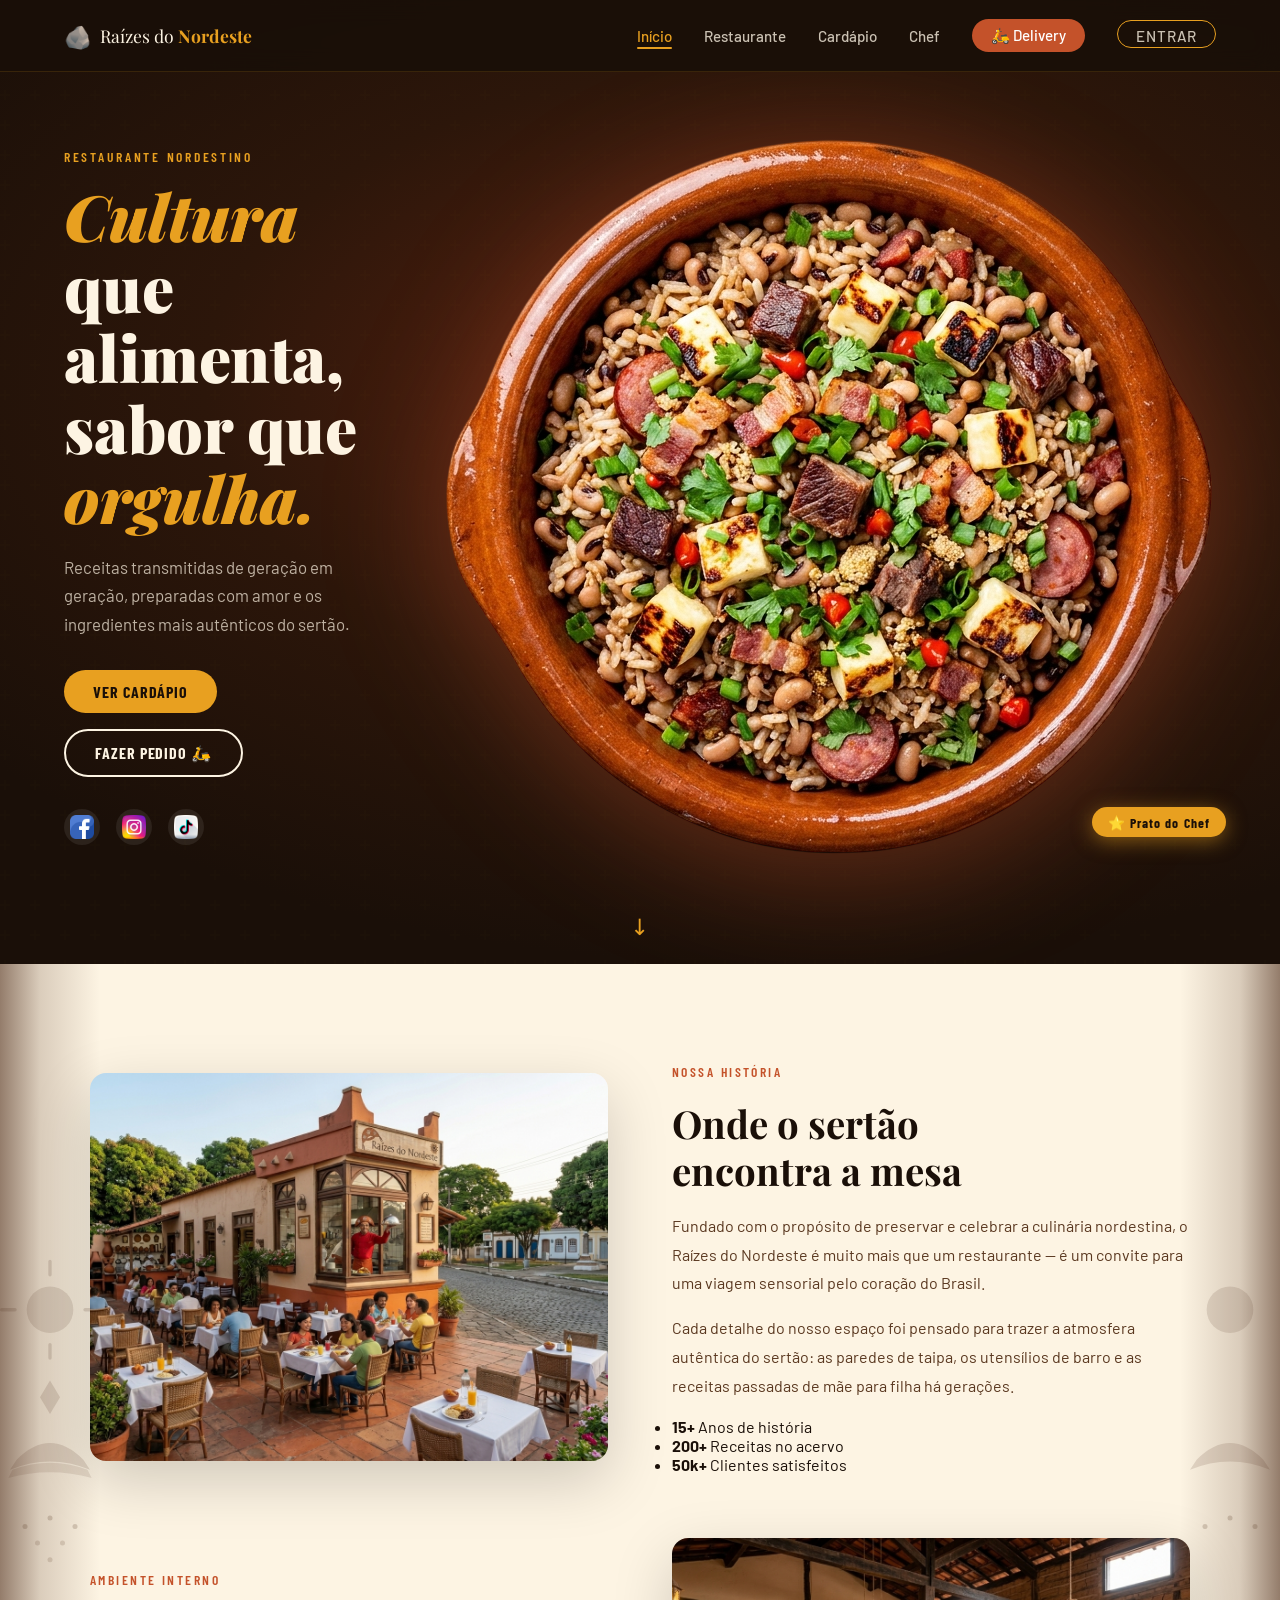
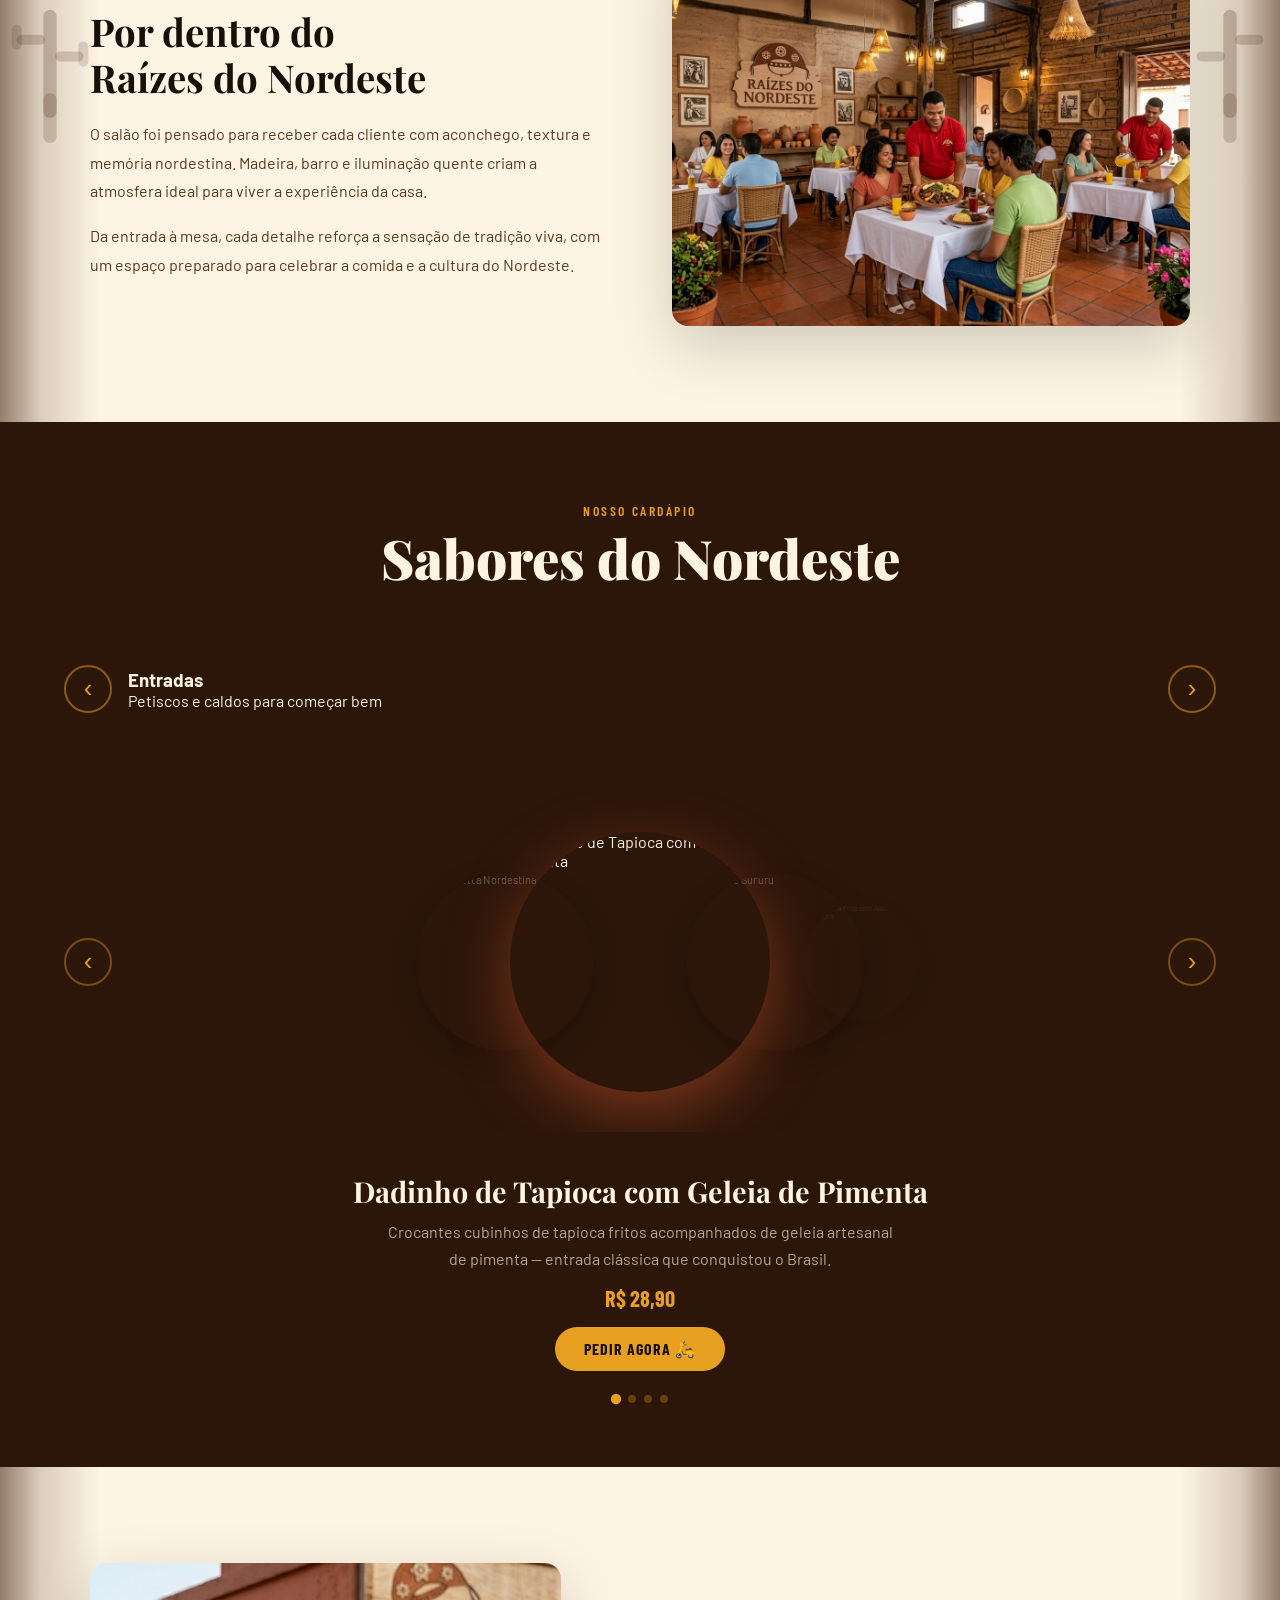
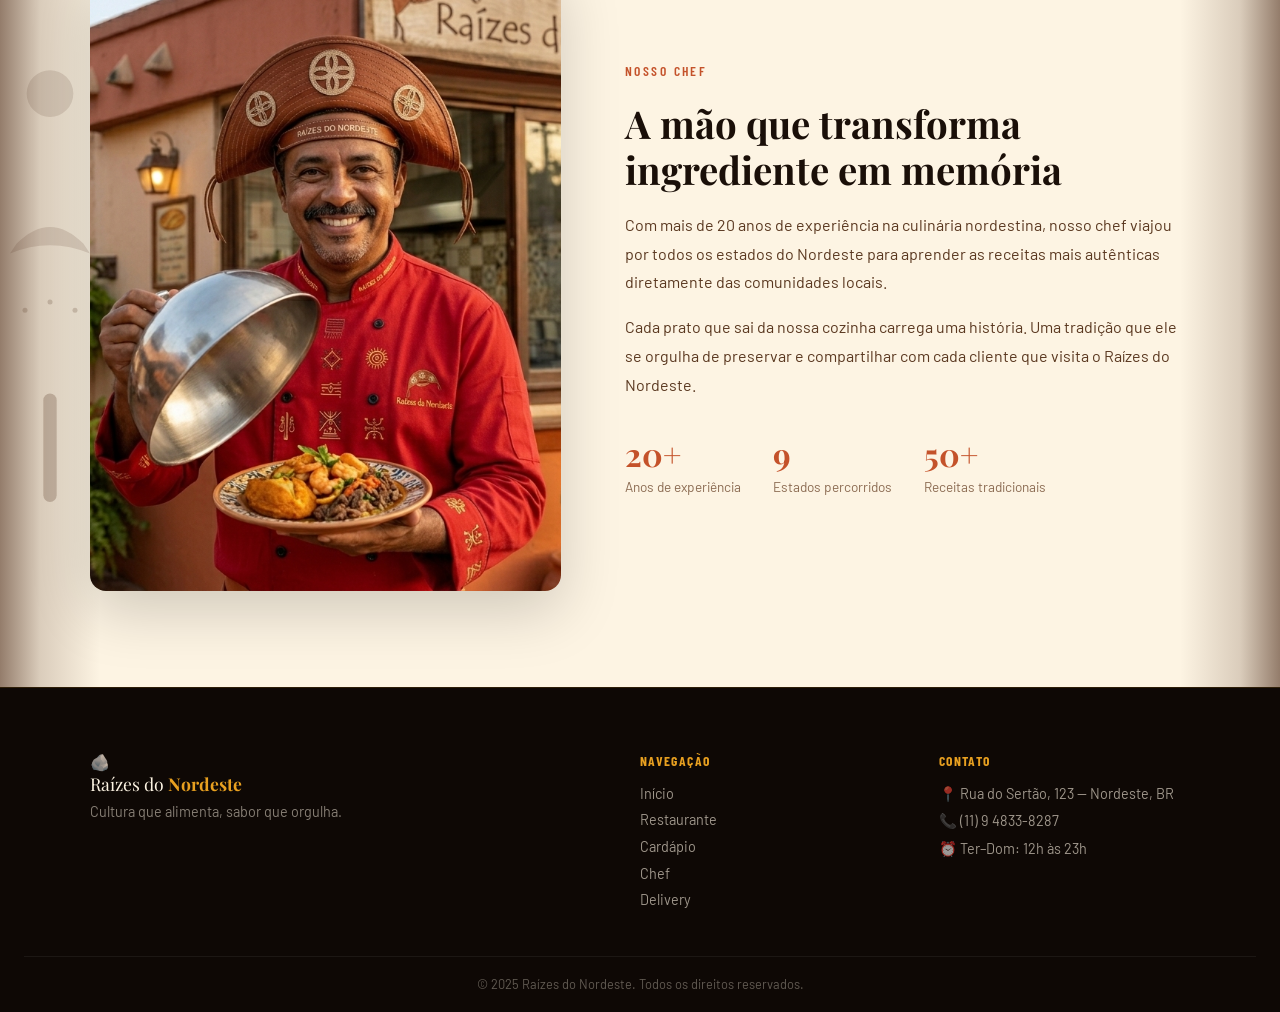
==== commit 05321a9d: "Update image paths in index.html" ====
--- a/index.html
+++ b/index.html
@@ -66,14 +66,14 @@
           <a href="delivery.html" class="btn-outline">Fazer Pedido 🛵</a>
         </div>
         <div class="hero-social">
-          <a href="#" aria-label="Facebook"><img src="IMG/facebook.png" alt="Facebook" width="24" height="24"></a>
-          <a href="#" aria-label="Instagram"><img src="IMG/Instagram.png" alt="Instagram" width="24" height="24"></a>
-          <a href="#" aria-label="TikTok"><img src="IMG/tiktok.png" alt="TikTok" width="24" height="24"></a>
+          <a href="#" aria-label="Facebook"><img src="facebook.png" alt="Facebook" width="24" height="24"></a>
+          <a href="#" aria-label="Instagram"><img src="Instagram.png" alt="Instagram" width="24" height="24"></a>
+          <a href="#" aria-label="TikTok"><img src="tiktok.png" alt="TikTok" width="24" height="24"></a>
         </div>
       </div>
       <div class="hero-dish-wrap">
         <div class="hero-glow"></div>
-        <img class="hero-dish spinning" src="IMG/Pratodochef.png" alt="Baião de Dois - prato principal">
+        <img class="hero-dish spinning" src="Pratodochef.png" alt="Baião de Dois - prato principal">
         <div class="hero-badge">⭐ Prato do Chef</div>
       </div>
     </div>
@@ -128,7 +128,7 @@
 
     <div class="band-inner">
       <div class="band-img">
-        <img src="IMG/Externo1.png" alt="Fachada do Raízes do Nordeste">
+        <img src="Externo1.png" alt="Fachada do Raízes do Nordeste">
       </div>
       <div class="band-copy">
         <p class="section-eyebrow">Nossa História</p>
@@ -147,7 +147,7 @@
 
     <div class="band-inner band-inner-reverse">
       <div class="band-img">
-        <img src="IMG/Interno1.png" alt="Interior do Raízes do Nordeste">
+        <img src="Interno1.png" alt="Interior do Raízes do Nordeste">
       </div>
       <div class="band-copy">
         <p class="section-eyebrow">Ambiente Interno</p>
@@ -217,7 +217,7 @@
 
     <div class="chef-inner">
       <div class="chef-img">
-        <img src="IMG/Chef.png" alt="Chef do Raízes do Nordeste">
+        <img src="Chef.png" alt="Chef do Raízes do Nordeste">
       </div>
       <div class="chef-copy">
         <p class="section-eyebrow">Nosso Chef</p>
@@ -281,4 +281,4 @@
   </script>
 </body>
 
-</html>+</html>
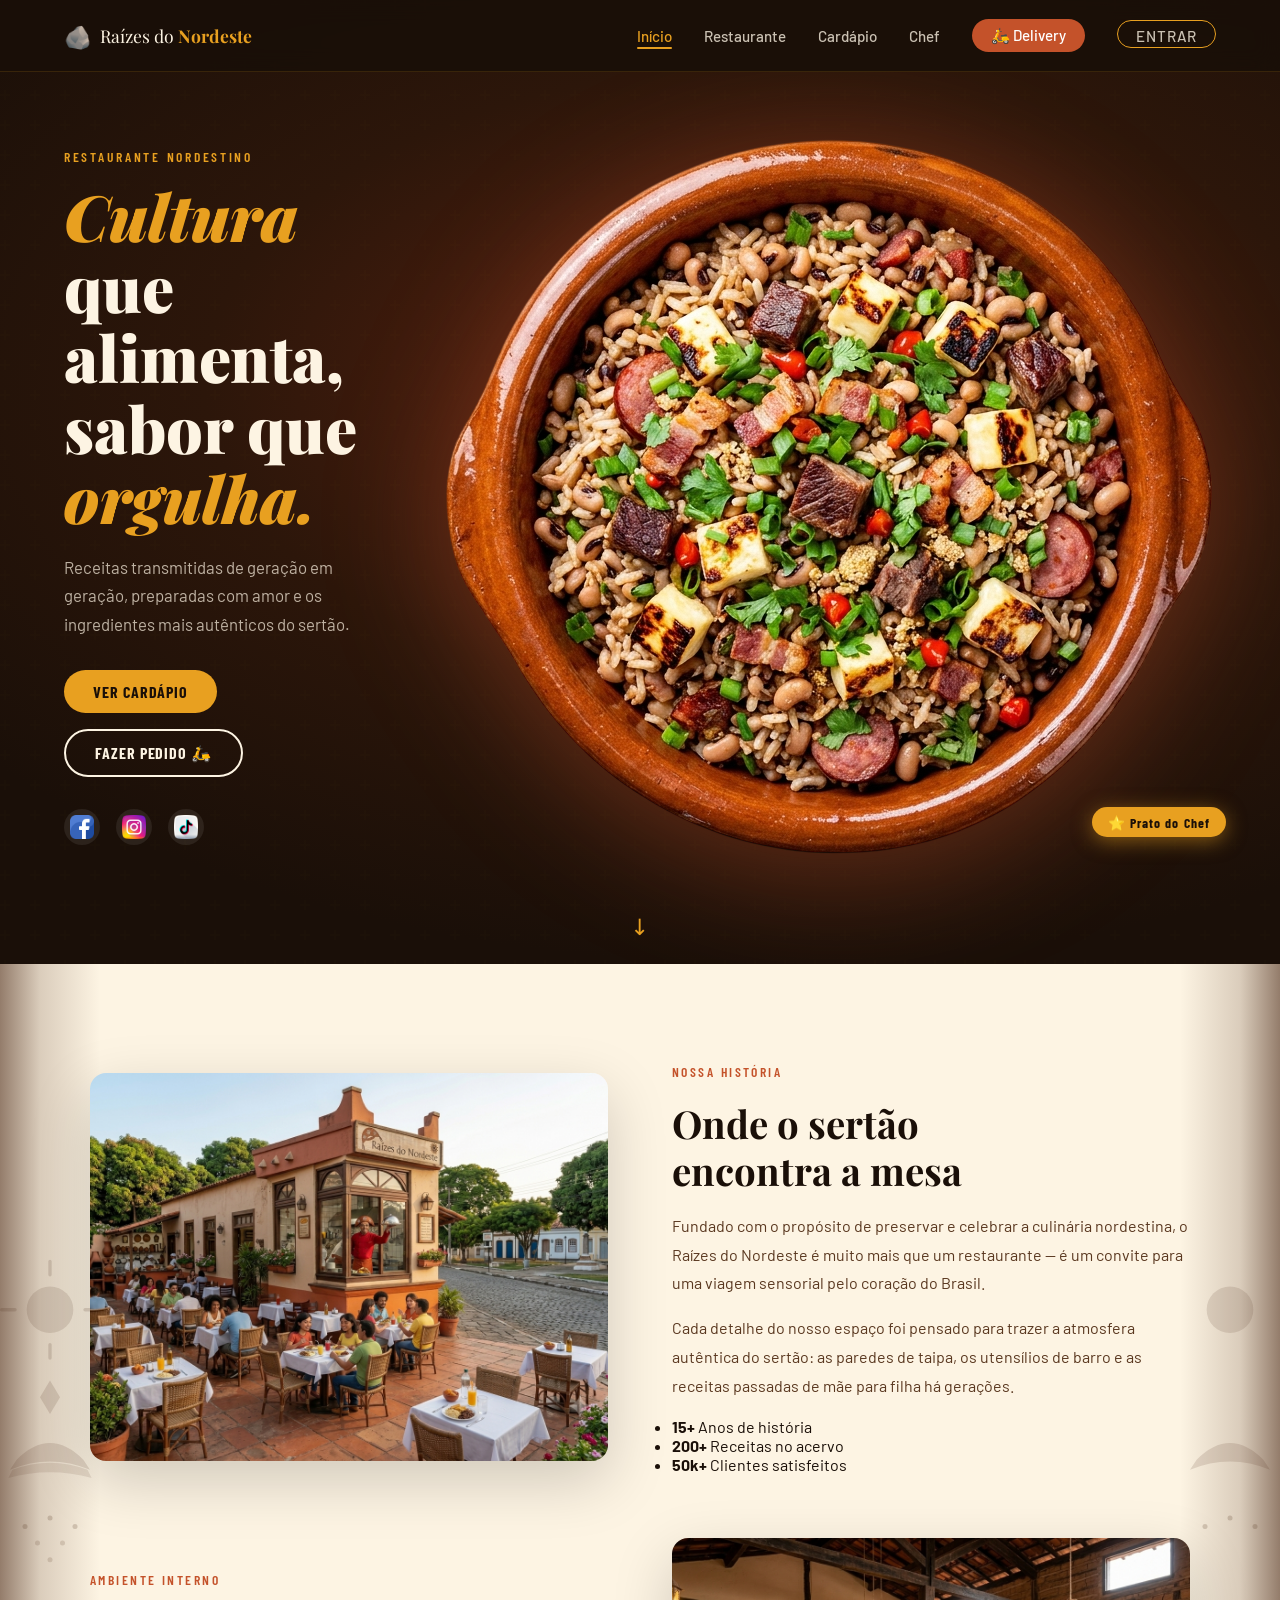
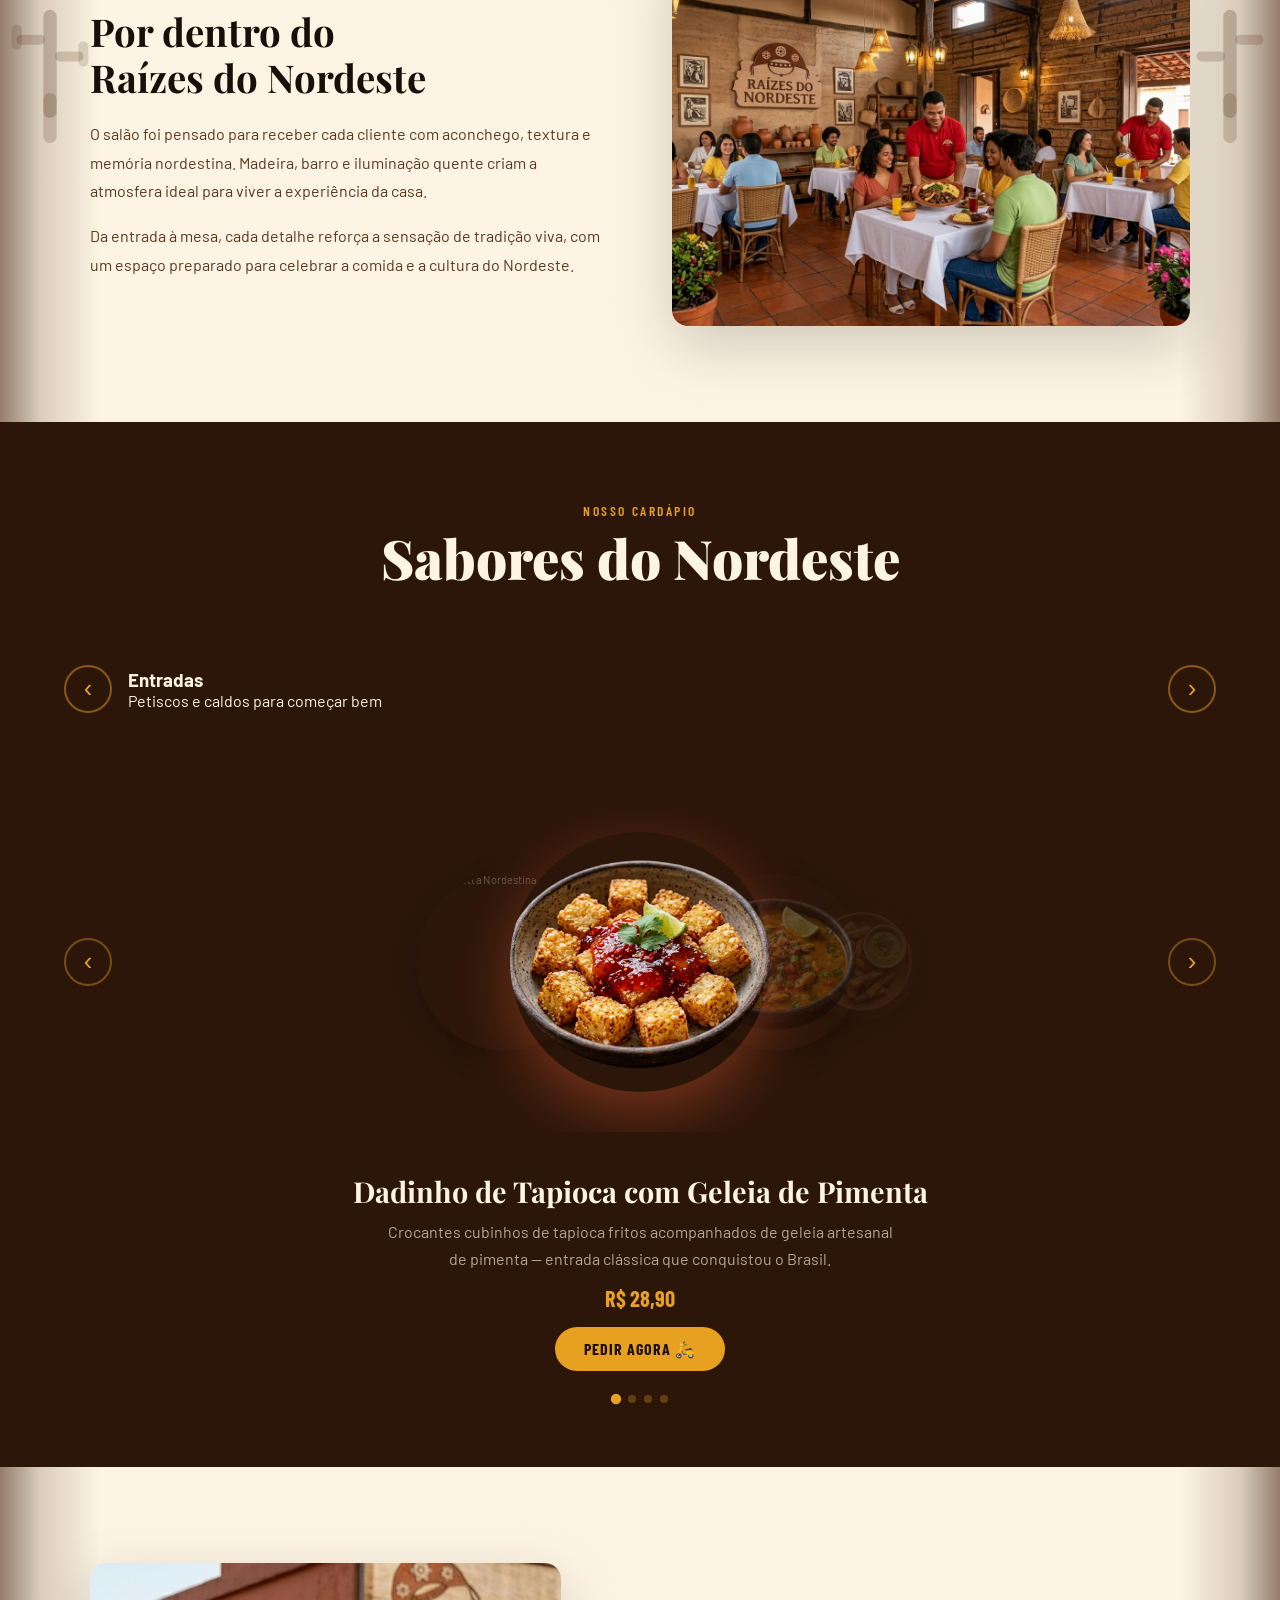
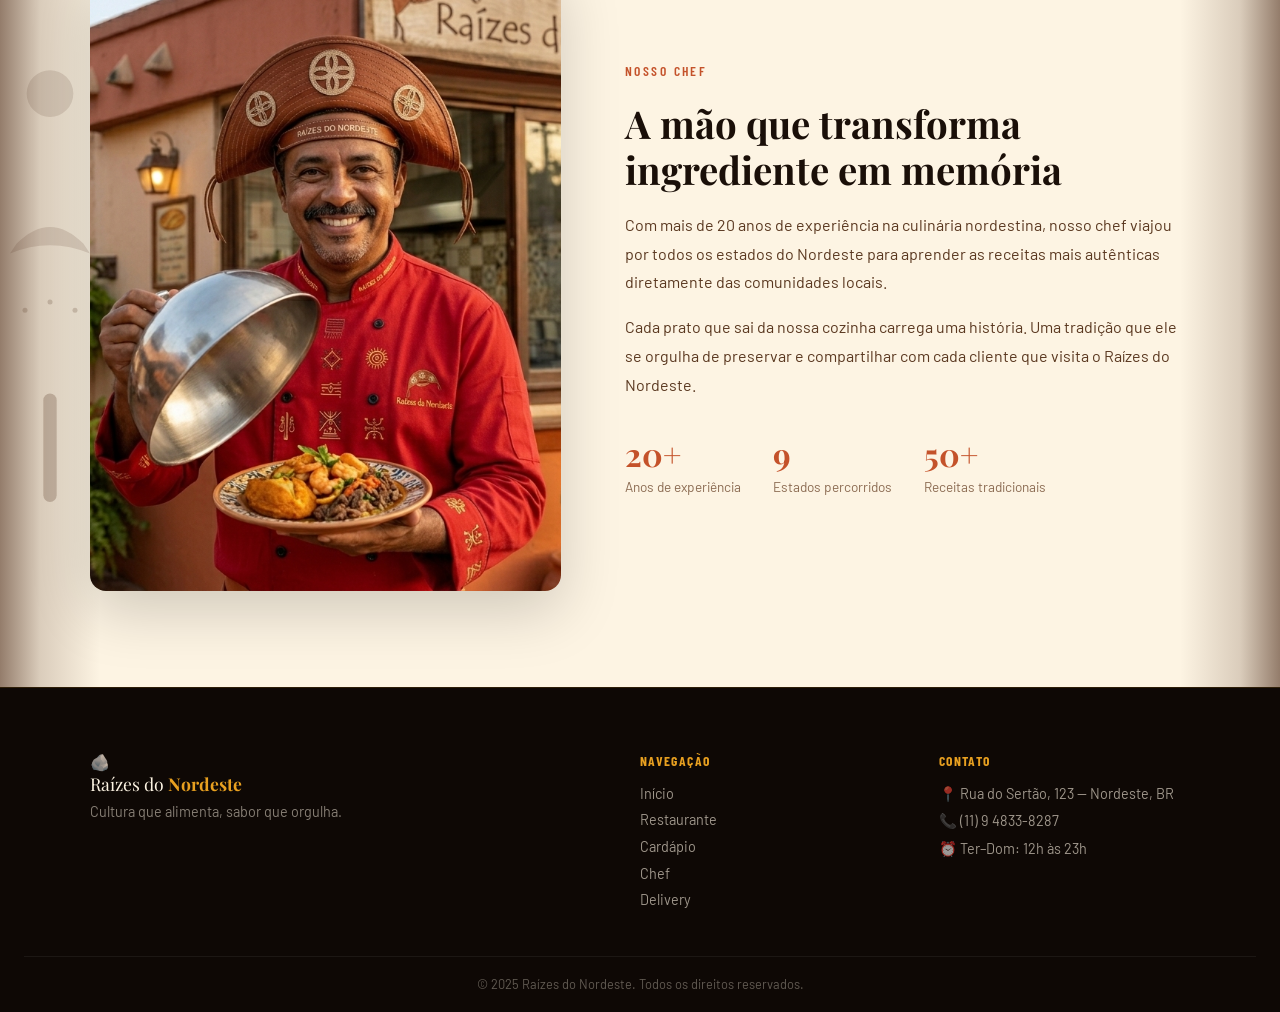
==== commit 15c193dc: "Fix image source paths in index.html" ====
--- a/index.html
+++ b/index.html
@@ -66,9 +66,9 @@
           <a href="delivery.html" class="btn-outline">Fazer Pedido 🛵</a>
         </div>
         <div class="hero-social">
-          <a href="#" aria-label="Facebook"><img src="facebook.png" alt="Facebook" width="24" height="24"></a>
-          <a href="#" aria-label="Instagram"><img src="Instagram.png" alt="Instagram" width="24" height="24"></a>
-          <a href="#" aria-label="TikTok"><img src="tiktok.png" alt="TikTok" width="24" height="24"></a>
+          <a href="#" aria-label="/Facebook"><img src="facebook.png" alt="Facebook" width="24" height="24"></a>
+          <a href="#" aria-label="/Instagram"><img src="Instagram.png" alt="Instagram" width="24" height="24"></a>
+          <a href="#" aria-label="/TikTok"><img src="tiktok.png" alt="TikTok" width="24" height="24"></a>
         </div>
       </div>
       <div class="hero-dish-wrap">
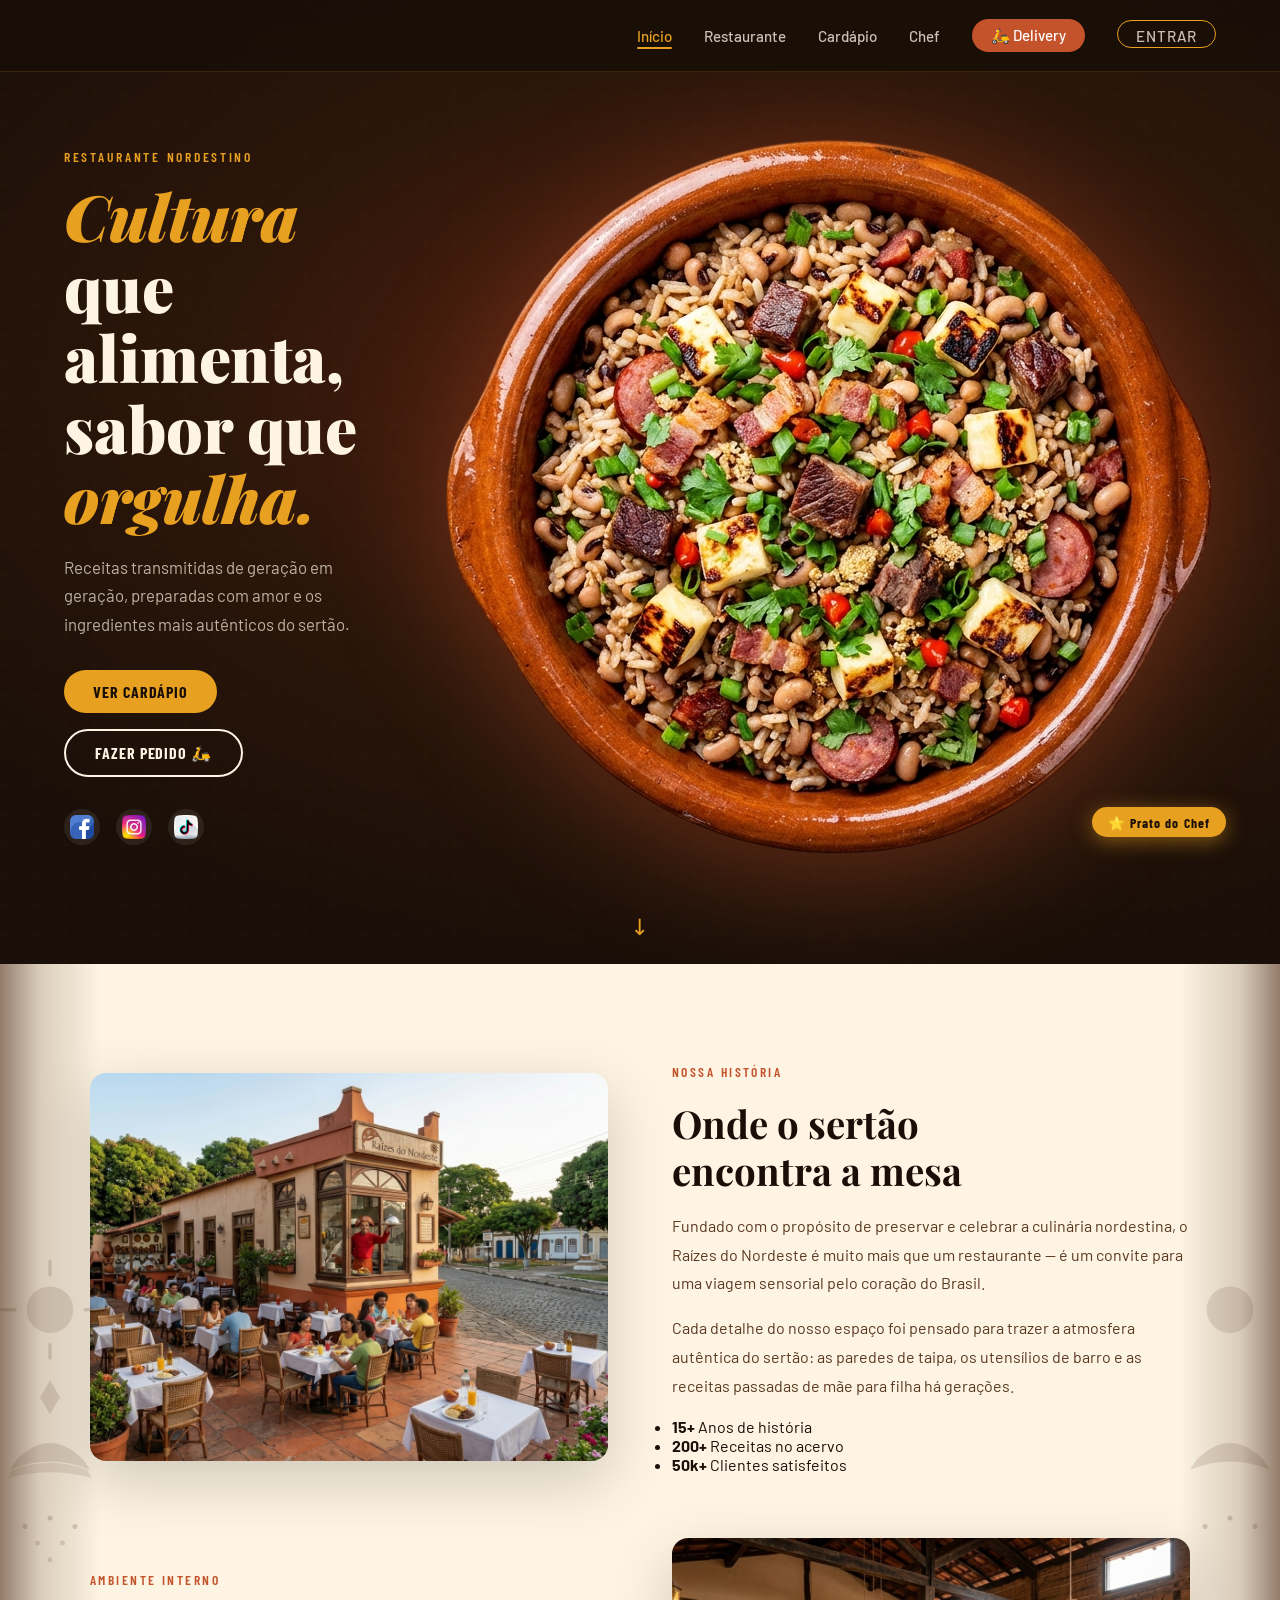
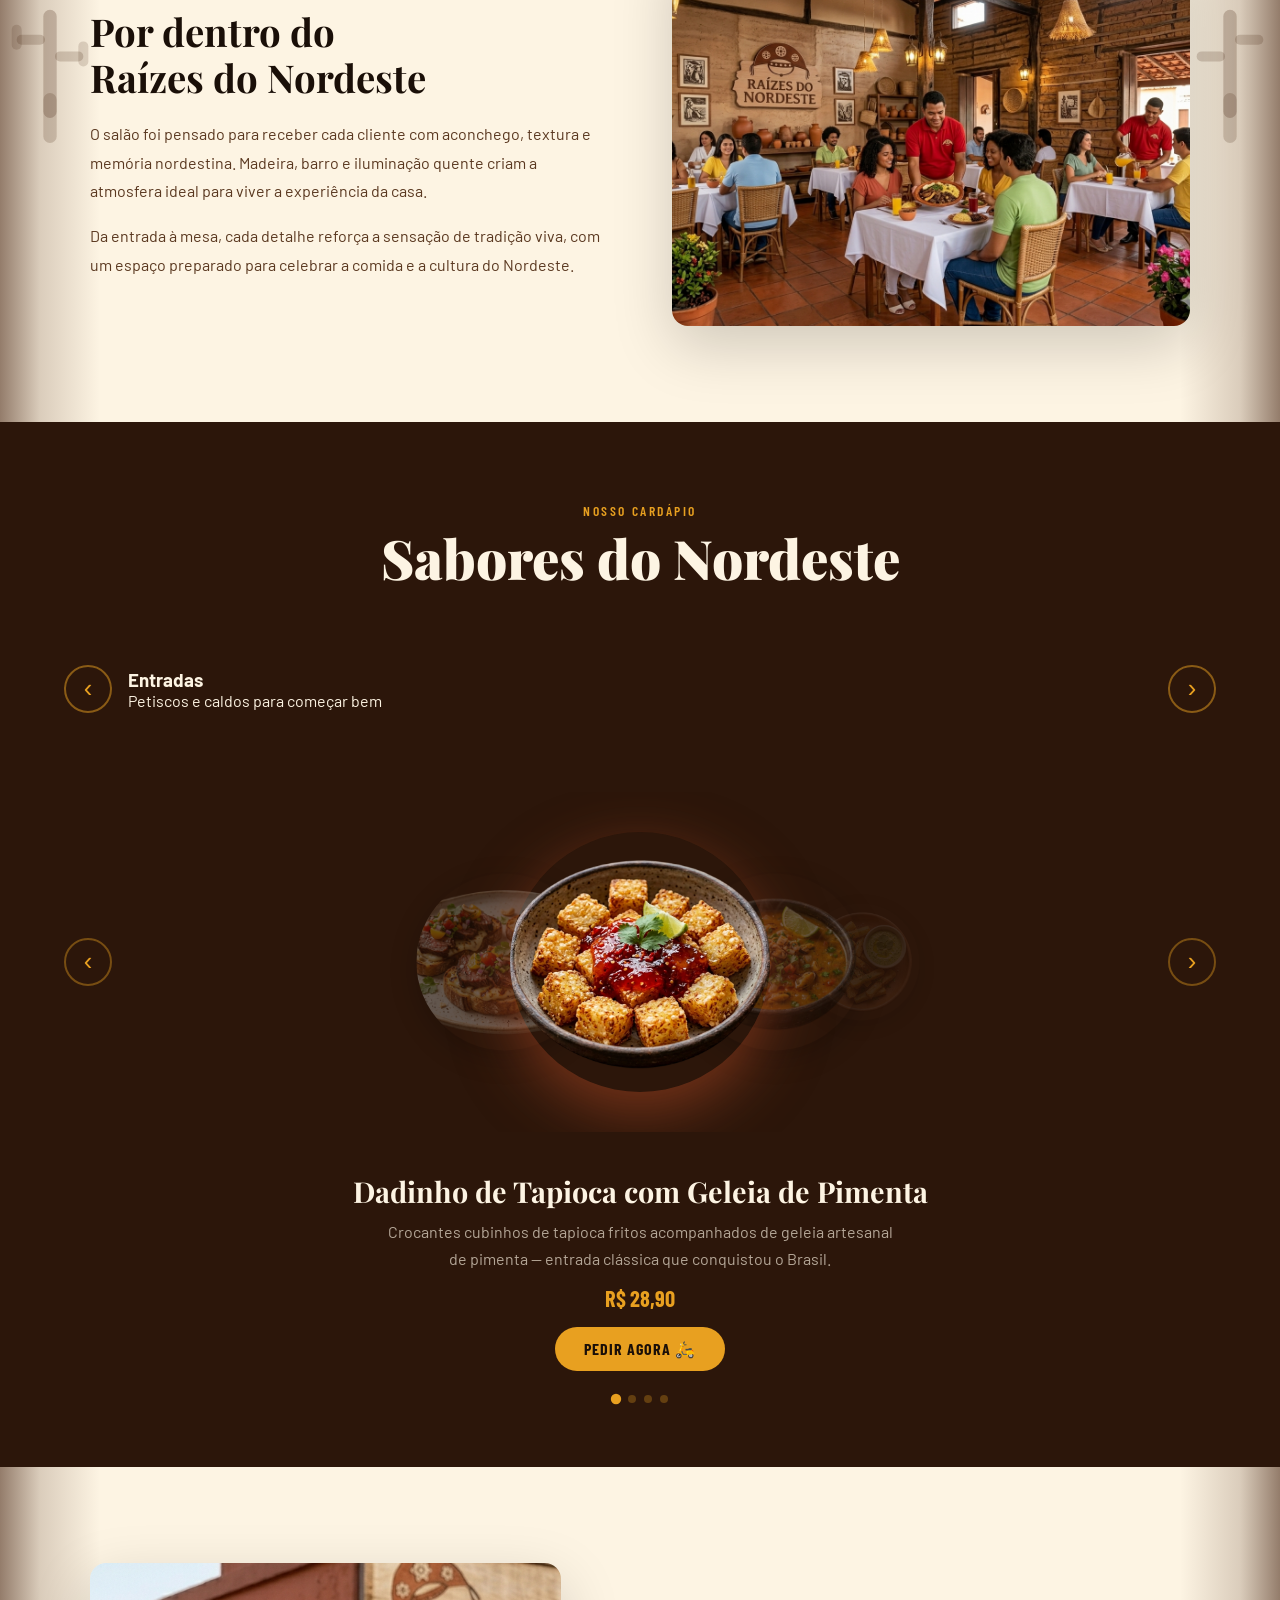
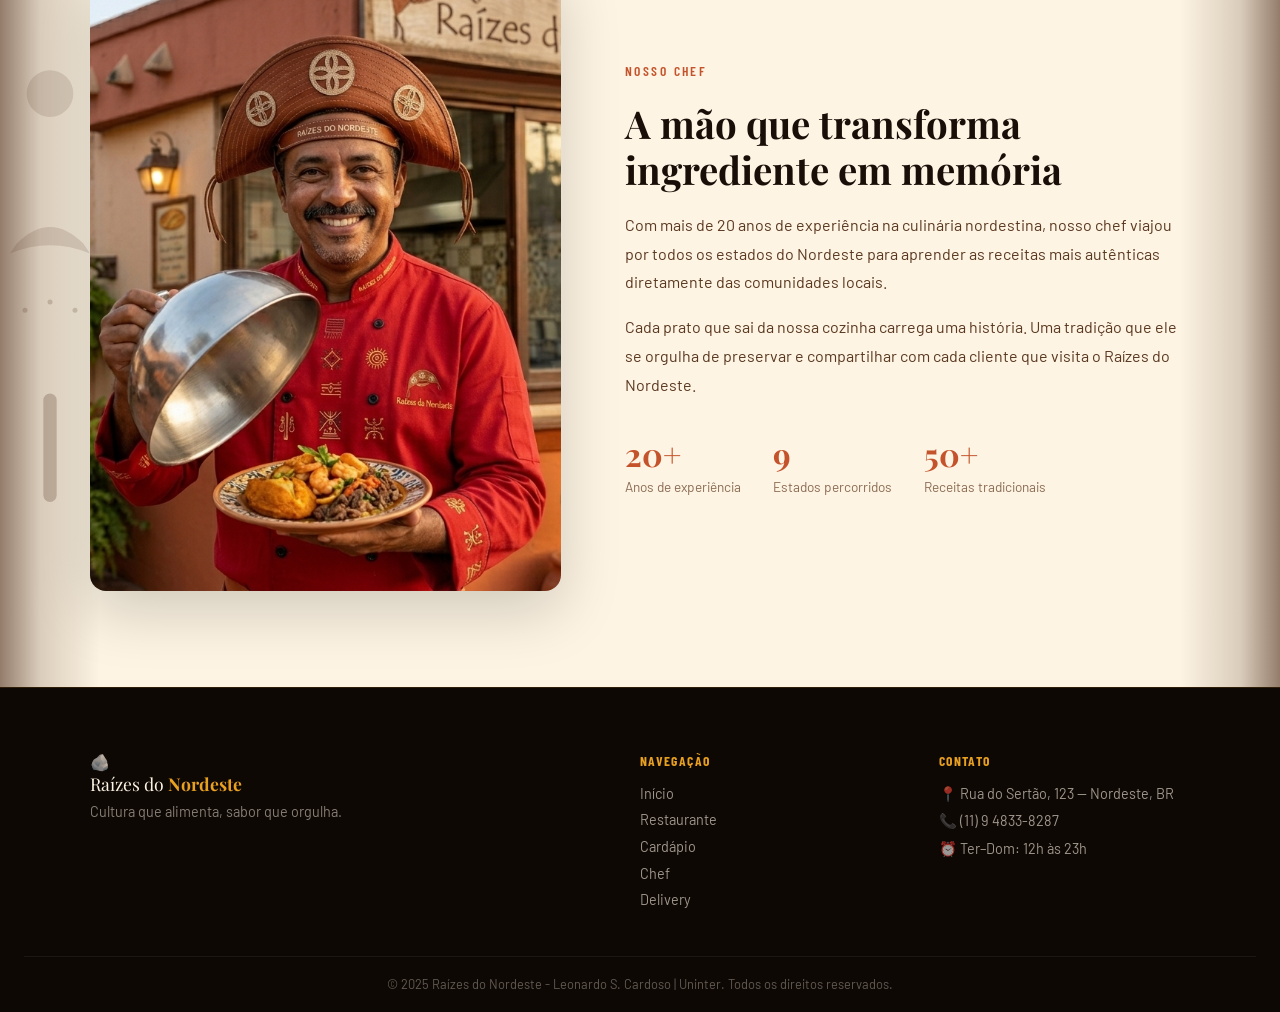
==== commit 136dff0c: "Salvando arquivos locais antes do merge" ====
--- a/index.html
+++ b/index.html
@@ -17,9 +17,7 @@
   <!-- Menu de navegação -->
   <nav id="navbar">
     <div class="nav-inner">
-      <a class="nav-logo" href="#">
-        <span class="logo-icon">🪨</span>
-        <span class="logo-text">Raízes do <strong>Nordeste</strong></span>
+      <a class="nav-logo" href="#" img src="IMG/Logoletreiro.png" alt="Logo do Raízes do Nordeste">
       </a>
       <ul class="nav-links">
         <li><a href="#hero" data-scroll="hero">Início</a></li>
@@ -66,14 +64,17 @@
           <a href="delivery.html" class="btn-outline">Fazer Pedido 🛵</a>
         </div>
         <div class="hero-social">
-          <a href="#" aria-label="/Facebook"><img src="facebook.png" alt="Facebook" width="24" height="24"></a>
-          <a href="#" aria-label="/Instagram"><img src="Instagram.png" alt="Instagram" width="24" height="24"></a>
-          <a href="#" aria-label="/TikTok"><img src="tiktok.png" alt="TikTok" width="24" height="24"></a>
+          <a href="https://www.uninter.com/" aria-label="Facebook"><img src="IMG/facebook.png" alt="Facebook" width="24"
+              height="24"></a>
+          <a href="https://www.uninter.com/" aria-label="Instagram"><img src="IMG/Instagram.png" alt="Instagram"
+              width="24" height="24"></a>
+          <a href="https://www.uninter.com/" aria-label="TikTok"><img src="IMG/tiktok.png" alt="TikTok" width="24"
+              height="24"></a>
         </div>
       </div>
       <div class="hero-dish-wrap">
         <div class="hero-glow"></div>
-        <img class="hero-dish spinning" src="Pratodochef.png" alt="Baião de Dois - prato principal">
+        <img class="hero-dish spinning" src="IMG/Pratodochef.png" alt="Baião de Dois - prato principal">
         <div class="hero-badge">⭐ Prato do Chef</div>
       </div>
     </div>
@@ -128,7 +129,7 @@
 
     <div class="band-inner">
       <div class="band-img">
-        <img src="Externo1.png" alt="Fachada do Raízes do Nordeste">
+        <img src="IMG/Externo1.png" alt="Fachada do Raízes do Nordeste">
       </div>
       <div class="band-copy">
         <p class="section-eyebrow">Nossa História</p>
@@ -147,7 +148,7 @@
 
     <div class="band-inner band-inner-reverse">
       <div class="band-img">
-        <img src="Interno1.png" alt="Interior do Raízes do Nordeste">
+        <img src="IMG/Interno1.png" alt="Interior do Raízes do Nordeste">
       </div>
       <div class="band-copy">
         <p class="section-eyebrow">Ambiente Interno</p>
@@ -217,7 +218,7 @@
 
     <div class="chef-inner">
       <div class="chef-img">
-        <img src="Chef.png" alt="Chef do Raízes do Nordeste">
+        <img src="IMG/Chef.png" alt="Chef do Raízes do Nordeste">
       </div>
       <div class="chef-copy">
         <p class="section-eyebrow">Nosso Chef</p>
@@ -259,7 +260,7 @@
       </div>
     </div>
     <div class="footer-bottom">
-      <p>© 2025 Raízes do Nordeste. Todos os direitos reservados.</p>
+      <p>© 2025 Raízes do Nordeste - Leonardo S. Cardoso | Uninter. Todos os direitos reservados.</p>
     </div>
   </footer>
 
@@ -281,4 +282,4 @@
   </script>
 </body>
 
-</html>
+</html>
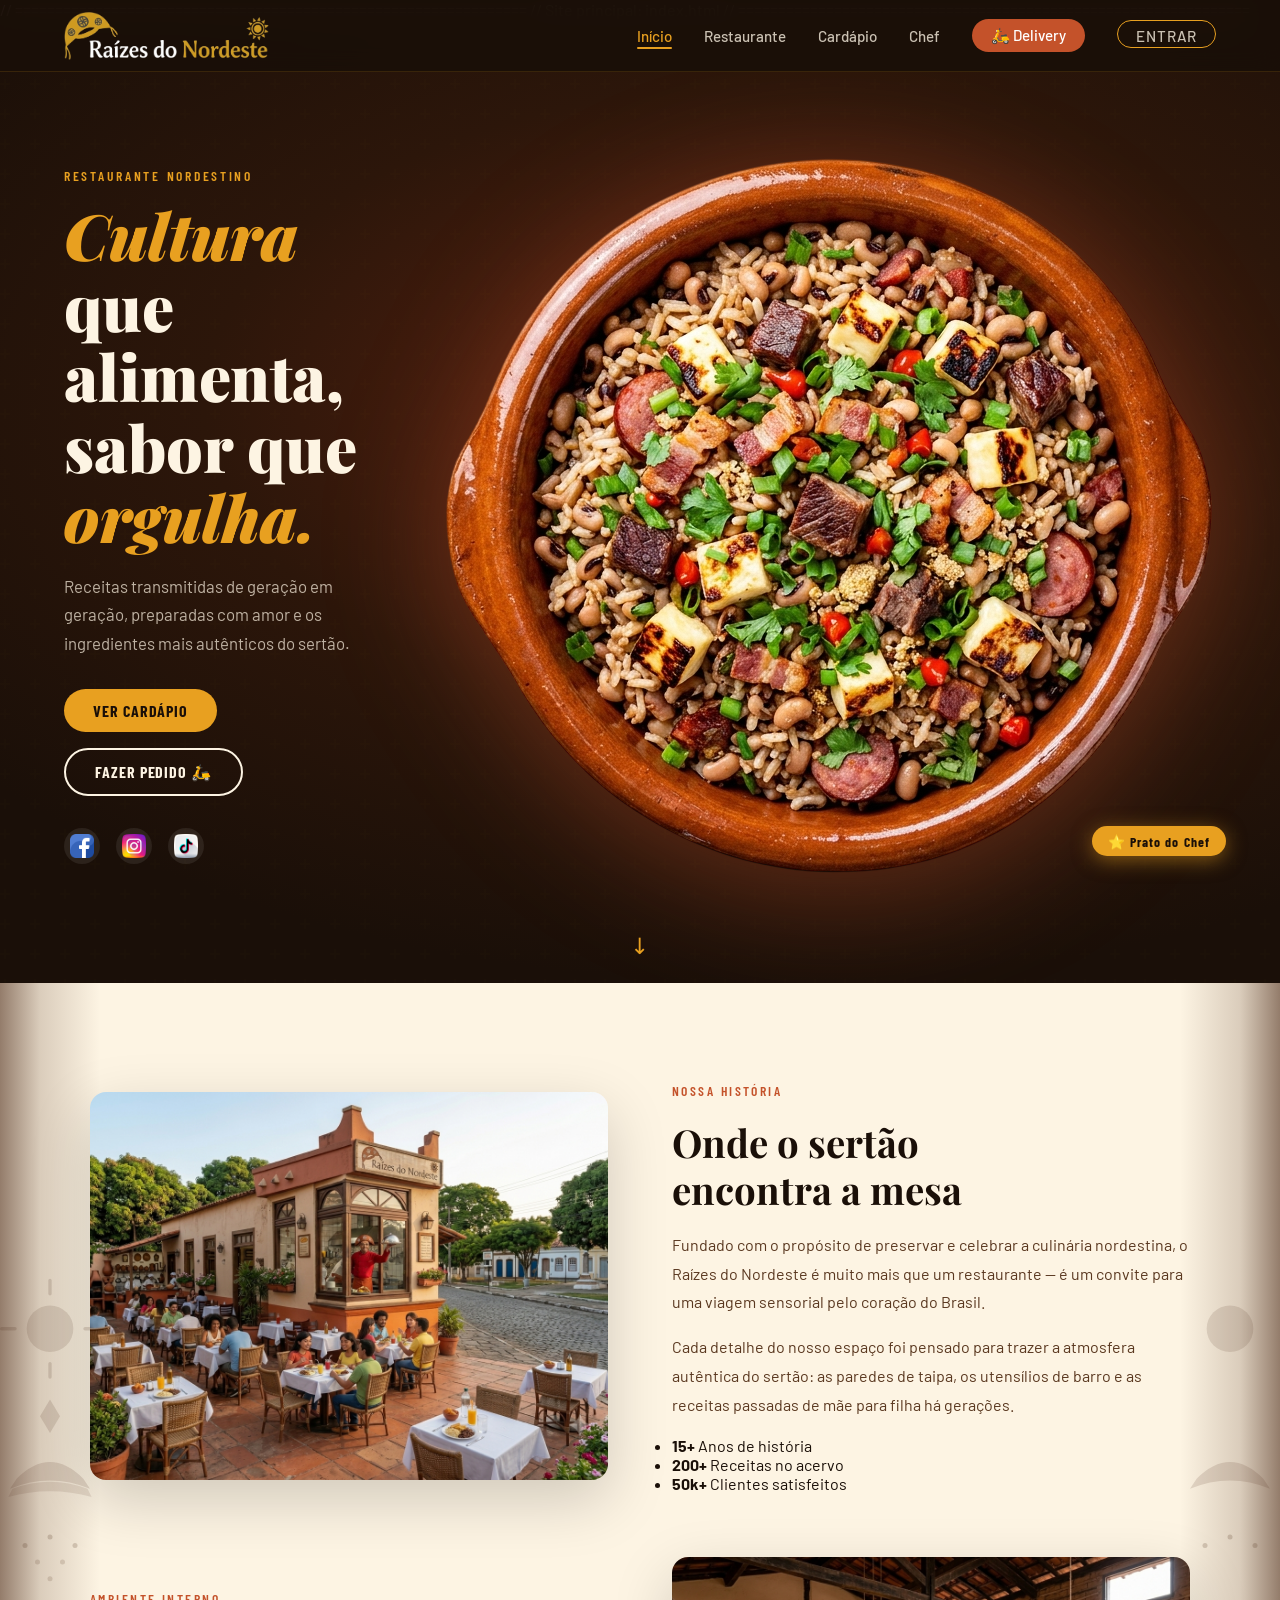
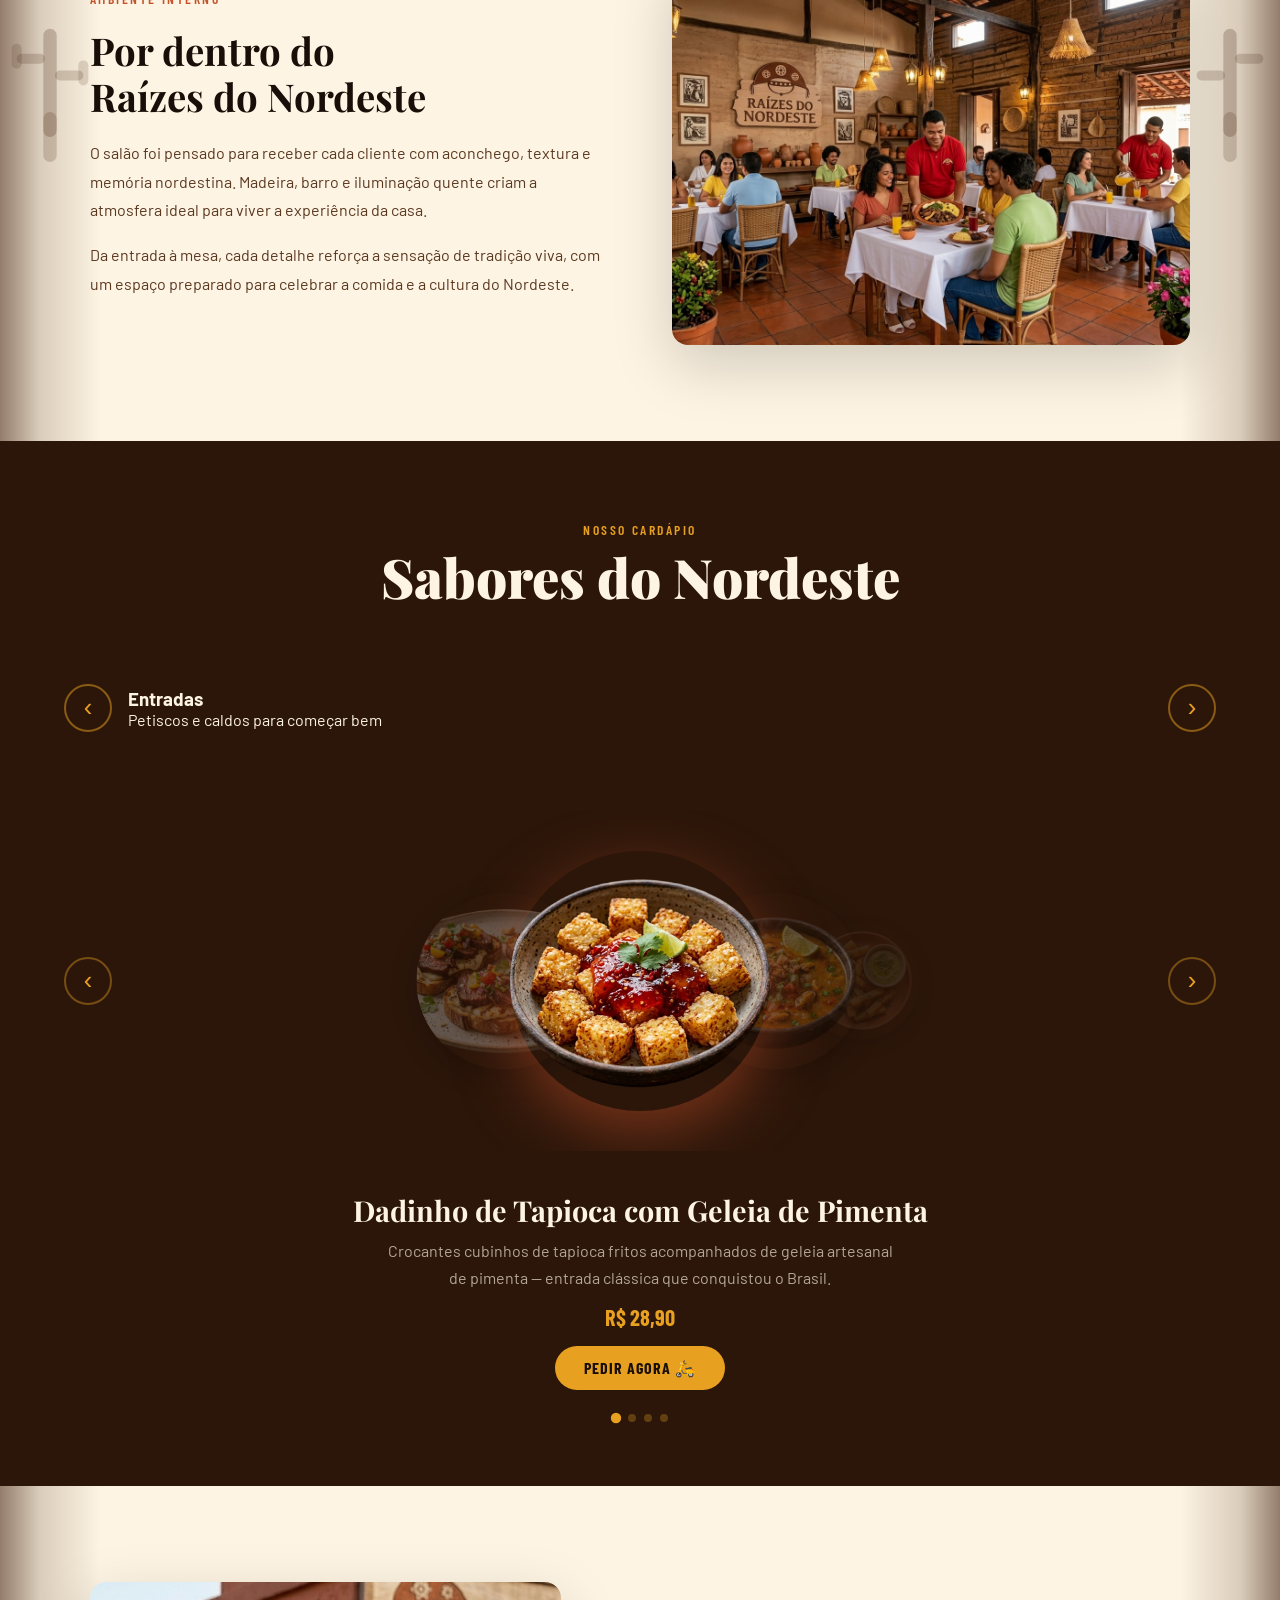
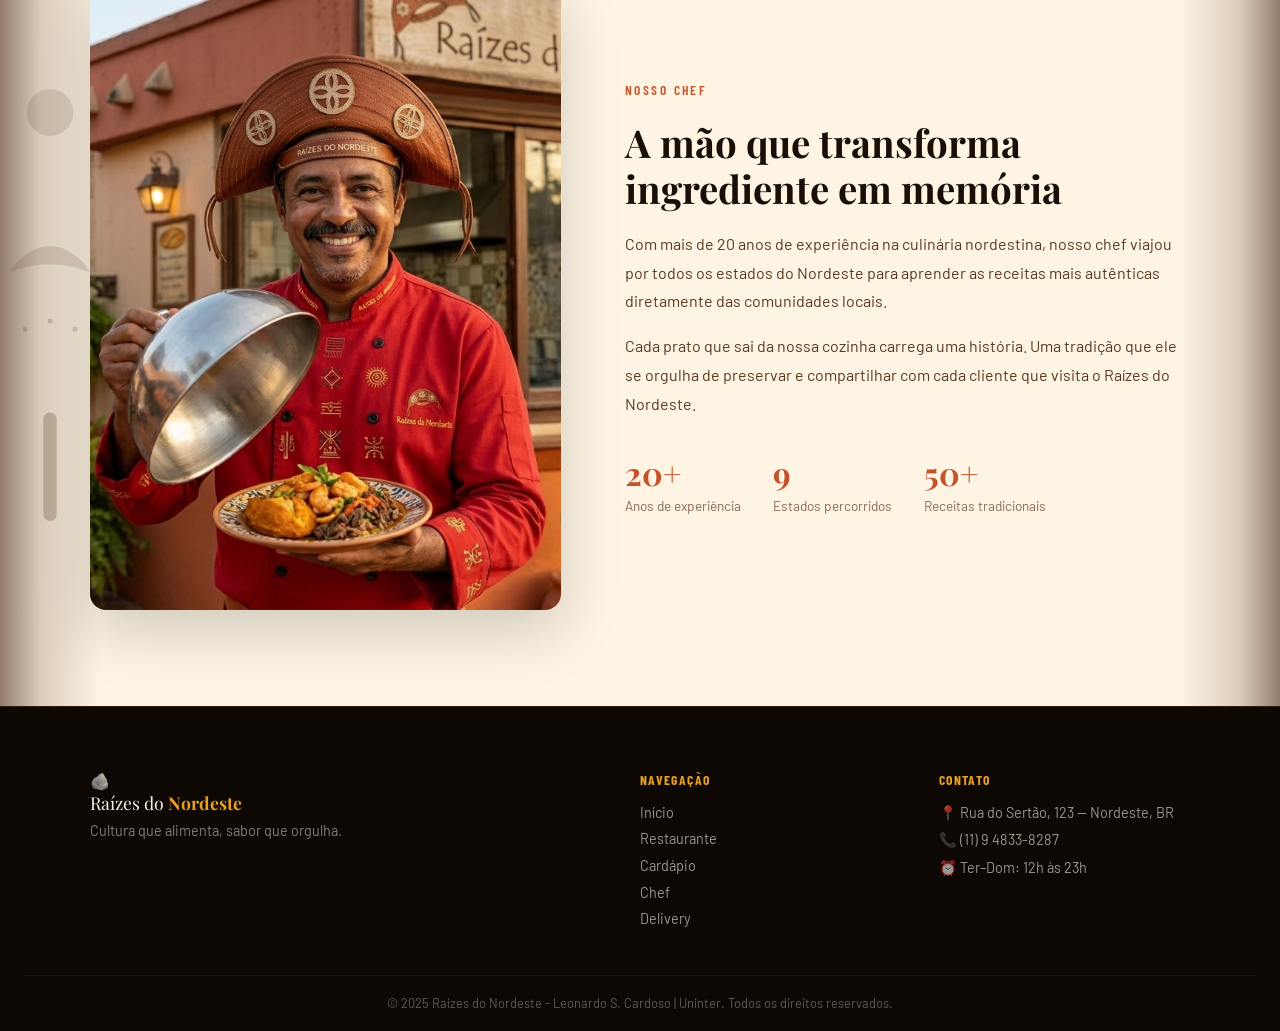
==== commit a42df08a: "Add files via upload" ====
--- a/index.html
+++ b/index.html
@@ -1,285 +1,290 @@
-<!DOCTYPE html>
-<html lang="pt-BR">
-
-<head>
-  <meta charset="UTF-8">
-  <meta name="viewport" content="width=device-width, initial-scale=1.0">
-  <title>Raízes do Nordeste</title>
-  <link rel="stylesheet" href="style.css">
-  <link rel="preconnect" href="https://fonts.googleapis.com">
-  <link
-    href="https://fonts.googleapis.com/css2?family=Playfair+Display:ital,wght@0,700;0,900;1,700&family=Barlow:wght@300;400;500;600&family=Barlow+Condensed:wght@600;700&display=swap"
-    rel="stylesheet">
-</head>
-
-<body>
-
-  <!-- Menu de navegação -->
-  <nav id="navbar">
-    <div class="nav-inner">
-      <a class="nav-logo" href="#" img src="IMG/Logoletreiro.png" alt="Logo do Raízes do Nordeste">
-      </a>
-      <ul class="nav-links">
-        <li><a href="#hero" data-scroll="hero">Início</a></li>
-        <li><a href="#restaurante" data-scroll="restaurante">Restaurante</a></li>
-        <li><a href="#cardapio" data-scroll="cardapio">Cardápio</a></li>
-        <li><a href="#chef" data-scroll="chef">Chef</a></li>
-        <li><a href="delivery.html" class="nav-delivery">🛵 Delivery</a></li>
-        <!-- botão de login / perfil (alternado via JS) -->
-        <li id="navLoginItem"><a href="login.html" class="nav-login-btn">Entrar</a></li>
-        <li id="navUserItem" style="display:none">
-          <a href="perfil.html" class="nav-user-btn">
-            <img src="" alt="Perfil" class="nav-user-avatar" id="navUserAvatar">
-            <span id="navUserNome">Você</span>
-          </a>
-        </li>
-      </ul>
-      <button class="nav-burger" id="navBurger" aria-label="Menu">&#9776;</button>
-    </div>
-    <div class="nav-mobile" id="navMobile">
-      <a href="#hero" data-scroll="hero">Início</a>
-      <a href="#restaurante" data-scroll="restaurante">Restaurante</a>
-      <a href="#cardapio" data-scroll="cardapio">Cardápio</a>
-      <a href="#chef" data-scroll="chef">Chef</a>
-      <a href="delivery.html">🛵 Delivery</a>
-      <a href="login.html" id="mobileLoginLink">Entrar</a>
-      <a href="perfil.html" id="mobilePerfilLink" style="display:none">👤 Meu Perfil</a>
-    </div>
-  </nav>
-
-  <!-- Parte principal da capa -->
-  <section id="hero" class="hero">
-    <div class="hero-bg"></div>
-    <div class="hero-content">
-      <div class="hero-text">
-        <p class="hero-eyebrow">Restaurante Nordestino</p>
-        <h1 class="hero-headline">
-          <em>Cultura</em> que alimenta,<br>
-          sabor que <em>orgulha.</em>
-        </h1>
-        <p class="hero-sub">Receitas transmitidas de geração em geração, preparadas com amor e os ingredientes mais
-          autênticos do sertão.</p>
-        <div class="hero-actions">
-          <a href="#cardapio" class="btn-primary" data-scroll="cardapio">Ver Cardápio</a>
-          <a href="delivery.html" class="btn-outline">Fazer Pedido 🛵</a>
-        </div>
-        <div class="hero-social">
-          <a href="https://www.uninter.com/" aria-label="Facebook"><img src="IMG/facebook.png" alt="Facebook" width="24"
-              height="24"></a>
-          <a href="https://www.uninter.com/" aria-label="Instagram"><img src="IMG/Instagram.png" alt="Instagram"
-              width="24" height="24"></a>
-          <a href="https://www.uninter.com/" aria-label="TikTok"><img src="IMG/tiktok.png" alt="TikTok" width="24"
-              height="24"></a>
-        </div>
-      </div>
-      <div class="hero-dish-wrap">
-        <div class="hero-glow"></div>
-        <img class="hero-dish spinning" src="IMG/Pratodochef.png" alt="Baião de Dois - prato principal">
-        <div class="hero-badge">⭐ Prato do Chef</div>
-      </div>
-    </div>
-    <div class="hero-scroll-hint">
-      <span>↓</span>
-    </div>
-  </section>
-
-  <!-- Seção contando a história -->
-  <section id="restaurante" class="about-band light-section">
-    <div class="nordeste-deco nordeste-deco-left" aria-hidden="true">
-      <svg viewBox="0 0 120 600" xmlns="http://www.w3.org/2000/svg">
-        <rect x="52" y="540" width="16" height="60" rx="8" fill="currentColor" opacity=".18" />
-        <rect x="52" y="440" width="16" height="130" rx="8" fill="currentColor" opacity=".22" />
-        <rect x="20" y="470" width="34" height="12" rx="6" fill="currentColor" opacity=".18" />
-        <rect x="66" y="490" width="34" height="12" rx="6" fill="currentColor" opacity=".18" />
-        <rect x="14" y="458" width="12" height="30" rx="6" fill="currentColor" opacity=".15" />
-        <rect x="94" y="478" width="12" height="30" rx="6" fill="currentColor" opacity=".15" />
-        <circle cx="60" cy="80" r="28" fill="currentColor" opacity=".12" />
-        <line x1="60" y1="38" x2="60" y2="22" stroke="currentColor" stroke-width="4" stroke-linecap="round"
-          opacity=".14" />
-        <line x1="60" y1="122" x2="60" y2="138" stroke="currentColor" stroke-width="4" stroke-linecap="round"
-          opacity=".14" />
-        <line x1="18" y1="80" x2="2" y2="80" stroke="currentColor" stroke-width="4" stroke-linecap="round"
-          opacity=".14" />
-        <line x1="102" y1="80" x2="118" y2="80" stroke="currentColor" stroke-width="4" stroke-linecap="round"
-          opacity=".14" />
-        <path d="M20 260 Q60 220 100 260 L108 272 Q60 252 12 272 Z" fill="currentColor" opacity=".13" />
-        <path d="M15 272 Q60 255 105 272 L110 282 Q60 268 10 282 Z" fill="currentColor" opacity=".10" />
-        <circle cx="30" cy="340" r="3" fill="currentColor" opacity=".18" />
-        <circle cx="60" cy="330" r="3" fill="currentColor" opacity=".18" />
-        <circle cx="90" cy="340" r="3" fill="currentColor" opacity=".18" />
-        <circle cx="45" cy="360" r="3" fill="currentColor" opacity=".14" />
-        <circle cx="75" cy="360" r="3" fill="currentColor" opacity=".14" />
-        <circle cx="60" cy="380" r="3" fill="currentColor" opacity=".14" />
-        <path d="M60 165 L72 185 L60 205 L48 185 Z" fill="currentColor" opacity=".13" />
-      </svg>
-    </div>
-    <div class="nordeste-deco nordeste-deco-right" aria-hidden="true">
-      <svg viewBox="0 0 120 600" xmlns="http://www.w3.org/2000/svg">
-        <rect x="52" y="540" width="16" height="60" rx="8" fill="currentColor" opacity=".18" />
-        <rect x="52" y="440" width="16" height="130" rx="8" fill="currentColor" opacity=".22" />
-        <rect x="20" y="470" width="34" height="12" rx="6" fill="currentColor" opacity=".18" />
-        <rect x="66" y="490" width="34" height="12" rx="6" fill="currentColor" opacity=".18" />
-        <circle cx="60" cy="80" r="28" fill="currentColor" opacity=".12" />
-        <path d="M20 260 Q60 220 100 260 L108 272 Q60 252 12 272 Z" fill="currentColor" opacity=".13" />
-        <circle cx="30" cy="340" r="3" fill="currentColor" opacity=".18" />
-        <circle cx="60" cy="330" r="3" fill="currentColor" opacity=".18" />
-        <circle cx="90" cy="340" r="3" fill="currentColor" opacity=".18" />
-      </svg>
-    </div>
-
-    <div class="band-inner">
-      <div class="band-img">
-        <img src="IMG/Externo1.png" alt="Fachada do Raízes do Nordeste">
-      </div>
-      <div class="band-copy">
-        <p class="section-eyebrow">Nossa História</p>
-        <h2>Onde o sertão<br>encontra a mesa</h2>
-        <p>Fundado com o propósito de preservar e celebrar a culinária nordestina, o Raízes do Nordeste é muito mais
-          que um restaurante — é um convite para uma viagem sensorial pelo coração do Brasil.</p>
-        <p>Cada detalhe do nosso espaço foi pensado para trazer a atmosfera autêntica do sertão: as paredes de taipa,
-          os utensílios de barro e as receitas passadas de mãe para filha há gerações.</p>
-        <ul class="band-stats">
-          <li><strong>15+</strong> Anos de história</li>
-          <li><strong>200+</strong> Receitas no acervo</li>
-          <li><strong>50k+</strong> Clientes satisfeitos</li>
-        </ul>
-      </div>
-    </div>
-
-    <div class="band-inner band-inner-reverse">
-      <div class="band-img">
-        <img src="IMG/Interno1.png" alt="Interior do Raízes do Nordeste">
-      </div>
-      <div class="band-copy">
-        <p class="section-eyebrow">Ambiente Interno</p>
-        <h2>Por dentro do<br>Raízes do Nordeste</h2>
-        <p>O salão foi pensado para receber cada cliente com aconchego, textura e memória nordestina. Madeira, barro e
-          iluminação quente criam a atmosfera ideal para viver a experiência da casa.</p>
-        <p>Da entrada à mesa, cada detalhe reforça a sensação de tradição viva, com um espaço preparado para celebrar a
-          comida e a cultura do Nordeste.</p>
-      </div>
-    </div>
-  </section>
-
-  <!-- Seção do cardápio interativo -->
-  <section id="cardapio" class="menu-section dark-section">
-    <div class="menu-section-header">
-      <p class="section-eyebrow light">Nosso Cardápio</p>
-      <h2 class="section-title light">Sabores do Nordeste</h2>
-    </div>
-
-    <div class="category-nav">
-      <button class="cat-arrow" id="catPrev" aria-label="Categoria anterior">‹</button>
-      <div class="category-track" id="categoryTrack">
-        <div class="category-slide active">
-          <h3>Entradas</h3>
-          <p>Petiscos e caldos para começar bem</p>
-        </div>
-        <div class="category-slide">
-          <h3>Pratos Principais</h3>
-          <p>O coração da culinária nordestina</p>
-        </div>
-        <div class="category-slide">
-          <h3>Sobremesas</h3>
-          <p>Doces que aquecem o coração</p>
-        </div>
-      </div>
-      <button class="cat-arrow" id="catNext" aria-label="Próxima categoria">›</button>
-    </div>
-
-    <div class="dish-showcase">
-      <button class="dish-arrow" id="dishPrev" aria-label="Prato anterior">‹</button>
-      <div class="dish-stage" id="dishStage"></div>
-      <button class="dish-arrow" id="dishNext" aria-label="Próximo prato">›</button>
-    </div>
-
-    <div class="dish-info-panel">
-      <h3 class="dish-name" id="dishName"></h3>
-      <p class="dish-desc" id="dishDesc"></p>
-      <p class="dish-price" id="dishPrice"></p>
-      <a href="delivery.html" class="btn-primary">Pedir agora 🛵</a>
-    </div>
-
-    <div class="dish-dots" id="dishDots"></div>
-  </section>
-
-  <!-- Seção do chef -->
-  <section id="chef" class="chef-section light-section">
-    <div class="nordeste-deco nordeste-deco-left" aria-hidden="true">
-      <svg viewBox="0 0 120 600" xmlns="http://www.w3.org/2000/svg">
-        <rect x="52" y="440" width="16" height="130" rx="8" fill="currentColor" opacity=".22" />
-        <circle cx="60" cy="80" r="28" fill="currentColor" opacity=".12" />
-        <path d="M20 260 Q60 220 100 260 L108 272 Q60 252 12 272 Z" fill="currentColor" opacity=".13" />
-        <circle cx="30" cy="340" r="3" fill="currentColor" opacity=".18" />
-        <circle cx="60" cy="330" r="3" fill="currentColor" opacity=".18" />
-        <circle cx="90" cy="340" r="3" fill="currentColor" opacity=".18" />
-      </svg>
-    </div>
-
-    <div class="chef-inner">
-      <div class="chef-img">
-        <img src="IMG/Chef.png" alt="Chef do Raízes do Nordeste">
-      </div>
-      <div class="chef-copy">
-        <p class="section-eyebrow">Nosso Chef</p>
-        <h2>A mão que transforma<br>ingrediente em memória</h2>
-        <p>Com mais de 20 anos de experiência na culinária nordestina, nosso chef viajou por todos os estados do
-          Nordeste para aprender as receitas mais autênticas diretamente das comunidades locais.</p>
-        <p>Cada prato que sai da nossa cozinha carrega uma história. Uma tradição que ele se orgulha de preservar e
-          compartilhar com cada cliente que visita o Raízes do Nordeste.</p>
-        <ul class="chef-feats">
-          <li><strong>20+</strong> Anos de experiência</li>
-          <li><strong>9</strong> Estados percorridos</li>
-          <li><strong>50+</strong> Receitas tradicionais</li>
-        </ul>
-      </div>
-    </div>
-  </section>
-
-  <!-- Rodapé da página -->
-  <footer class="site-footer">
-    <div class="footer-inner">
-      <div class="footer-brand">
-        <span class="logo-icon">🪨</span>
-        <span class="logo-text">Raízes do <strong>Nordeste</strong></span>
-        <p>Cultura que alimenta, sabor que orgulha.</p>
-      </div>
-      <div class="footer-links">
-        <h4>Navegação</h4>
-        <a href="#hero" data-scroll="hero">Início</a>
-        <a href="#restaurante" data-scroll="restaurante">Restaurante</a>
-        <a href="#cardapio" data-scroll="cardapio">Cardápio</a>
-        <a href="#chef" data-scroll="chef">Chef</a>
-        <a href="delivery.html">Delivery</a>
-      </div>
-      <div class="footer-contact">
-        <h4>Contato</h4>
-        <p>📍 Rua do Sertão, 123 — Nordeste, BR</p>
-        <p>📞 (11) 9 4833-8287</p>
-        <p>⏰ Ter–Dom: 12h às 23h</p>
-      </div>
-    </div>
-    <div class="footer-bottom">
-      <p>© 2025 Raízes do Nordeste - Leonardo S. Cardoso | Uninter. Todos os direitos reservados.</p>
-    </div>
-  </footer>
-
-  <script src="script.js"></script>
-  <script>
-    // mostra o usuário logado na nav se houver sessão salva
-    (function verificarSessaoNav() {
-      const usuario = JSON.parse(localStorage.getItem('raizes_usuario') || 'null');
-      if (usuario) {
-        document.getElementById('navLoginItem').style.display = 'none';
-        document.getElementById('navUserItem').style.display = 'list-item';
-        document.getElementById('navUserNome').textContent = usuario.nome.split(' ')[0];
-        const avatar = document.getElementById('navUserAvatar');
-        avatar.src = usuario.foto || 'https://ui-avatars.com/api/?name=' + encodeURIComponent(usuario.nome) + '&background=C4522A&color=fff';
-        document.getElementById('mobileLoginLink').style.display = 'none';
-        document.getElementById('mobilePerfilLink').style.display = 'block';
-      }
-    })();
-  </script>
-</body>
-
+// ================================================================
+// Site principal: index.html
+// ================================================================
+
+<!DOCTYPE html>
+<html lang="pt-BR">
+
+<head>
+  <meta charset="UTF-8">
+  <meta name="viewport" content="width=device-width, initial-scale=1.0">
+  <title>Raízes do Nordeste</title>
+  <link rel="stylesheet" href="style.css">
+  <link rel="preconnect" href="https://fonts.googleapis.com">
+  <link
+    href="https://fonts.googleapis.com/css2?family=Playfair+Display:ital,wght@0,700;0,900;1,700&family=Barlow:wght@300;400;500;600&family=Barlow+Condensed:wght@600;700&display=swap"
+    rel="stylesheet">
+</head>
+
+<body>
+
+  <!-- Menu de navegação -->
+  <nav id="navbar">
+    <div class="nav-inner">
+      <a class="nav-logo" href="#hero" data-scroll="hero">
+        <img src="IMG/Logoletreiro.png" alt="Logo do Raízes do Nordeste" style="height:48px; width:auto;">
+      </a>
+      <ul class="nav-links">
+        <li><a href="#hero" data-scroll="hero">Início</a></li>
+        <li><a href="#restaurante" data-scroll="restaurante">Restaurante</a></li>
+        <li><a href="#cardapio" data-scroll="cardapio">Cardápio</a></li>
+        <li><a href="#chef" data-scroll="chef">Chef</a></li>
+        <li><a href="delivery.html" class="nav-delivery">🛵 Delivery</a></li>
+        <!-- botão de login / perfil (alternado via JS) -->
+        <li id="navLoginItem"><a href="login.html" class="nav-login-btn">Entrar</a></li>
+        <li id="navUserItem" style="display:none">
+          <a href="perfil.html" class="nav-user-btn">
+            <img src="" alt="Perfil" class="nav-user-avatar" id="navUserAvatar">
+            <span id="navUserNome">Você</span>
+          </a>
+        </li>
+      </ul>
+      <button class="nav-burger" id="navBurger" aria-label="Menu">&#9776;</button>
+    </div>
+    <div class="nav-mobile" id="navMobile">
+      <a href="#hero" data-scroll="hero">Início</a>
+      <a href="#restaurante" data-scroll="restaurante">Restaurante</a>
+      <a href="#cardapio" data-scroll="cardapio">Cardápio</a>
+      <a href="#chef" data-scroll="chef">Chef</a>
+      <a href="delivery.html">🛵 Delivery</a>
+      <a href="login.html" id="mobileLoginLink">Entrar</a>
+      <a href="perfil.html" id="mobilePerfilLink" style="display:none">👤 Meu Perfil</a>
+    </div>
+  </nav>
+
+  <!-- Parte principal da capa -->
+  <section id="hero" class="hero">
+    <div class="hero-bg"></div>
+    <div class="hero-content">
+      <div class="hero-text">
+        <p class="hero-eyebrow">Restaurante Nordestino</p>
+        <h1 class="hero-headline">
+          <em>Cultura</em> que alimenta,<br>
+          sabor que <em>orgulha.</em>
+        </h1>
+        <p class="hero-sub">Receitas transmitidas de geração em geração, preparadas com amor e os ingredientes mais
+          autênticos do sertão.</p>
+        <div class="hero-actions">
+          <a href="#cardapio" class="btn-primary" data-scroll="cardapio">Ver Cardápio</a>
+          <a href="delivery.html" class="btn-outline">Fazer Pedido 🛵</a>
+        </div>
+        <div class="hero-social">
+          <a href="https://www.uninter.com/" aria-label="Facebook"><img src="IMG/facebook.png" alt="Facebook" width="24"
+              height="24"></a>
+          <a href="https://www.uninter.com/" aria-label="Instagram"><img src="IMG/Instagram.png" alt="Instagram"
+              width="24" height="24"></a>
+          <a href="https://www.uninter.com/" aria-label="TikTok"><img src="IMG/tiktok.png" alt="TikTok" width="24"
+              height="24"></a>
+        </div>
+      </div>
+      <div class="hero-dish-wrap">
+        <div class="hero-glow"></div>
+        <img class="hero-dish spinning" src="IMG/Pratodochef.png" alt="Baião de Dois - prato principal">
+        <div class="hero-badge">⭐ Prato do Chef</div>
+      </div>
+    </div>
+    <div class="hero-scroll-hint">
+      <span>↓</span>
+    </div>
+  </section>
+
+  <!-- Seção contando a história -->
+  <section id="restaurante" class="about-band light-section">
+    <div class="nordeste-deco nordeste-deco-left" aria-hidden="true">
+      <svg viewBox="0 0 120 600" xmlns="http://www.w3.org/2000/svg">
+        <rect x="52" y="540" width="16" height="60" rx="8" fill="currentColor" opacity=".18" />
+        <rect x="52" y="440" width="16" height="130" rx="8" fill="currentColor" opacity=".22" />
+        <rect x="20" y="470" width="34" height="12" rx="6" fill="currentColor" opacity=".18" />
+        <rect x="66" y="490" width="34" height="12" rx="6" fill="currentColor" opacity=".18" />
+        <rect x="14" y="458" width="12" height="30" rx="6" fill="currentColor" opacity=".15" />
+        <rect x="94" y="478" width="12" height="30" rx="6" fill="currentColor" opacity=".15" />
+        <circle cx="60" cy="80" r="28" fill="currentColor" opacity=".12" />
+        <line x1="60" y1="38" x2="60" y2="22" stroke="currentColor" stroke-width="4" stroke-linecap="round"
+          opacity=".14" />
+        <line x1="60" y1="122" x2="60" y2="138" stroke="currentColor" stroke-width="4" stroke-linecap="round"
+          opacity=".14" />
+        <line x1="18" y1="80" x2="2" y2="80" stroke="currentColor" stroke-width="4" stroke-linecap="round"
+          opacity=".14" />
+        <line x1="102" y1="80" x2="118" y2="80" stroke="currentColor" stroke-width="4" stroke-linecap="round"
+          opacity=".14" />
+        <path d="M20 260 Q60 220 100 260 L108 272 Q60 252 12 272 Z" fill="currentColor" opacity=".13" />
+        <path d="M15 272 Q60 255 105 272 L110 282 Q60 268 10 282 Z" fill="currentColor" opacity=".10" />
+        <circle cx="30" cy="340" r="3" fill="currentColor" opacity=".18" />
+        <circle cx="60" cy="330" r="3" fill="currentColor" opacity=".18" />
+        <circle cx="90" cy="340" r="3" fill="currentColor" opacity=".18" />
+        <circle cx="45" cy="360" r="3" fill="currentColor" opacity=".14" />
+        <circle cx="75" cy="360" r="3" fill="currentColor" opacity=".14" />
+        <circle cx="60" cy="380" r="3" fill="currentColor" opacity=".14" />
+        <path d="M60 165 L72 185 L60 205 L48 185 Z" fill="currentColor" opacity=".13" />
+      </svg>
+    </div>
+    <div class="nordeste-deco nordeste-deco-right" aria-hidden="true">
+      <svg viewBox="0 0 120 600" xmlns="http://www.w3.org/2000/svg">
+        <rect x="52" y="540" width="16" height="60" rx="8" fill="currentColor" opacity=".18" />
+        <rect x="52" y="440" width="16" height="130" rx="8" fill="currentColor" opacity=".22" />
+        <rect x="20" y="470" width="34" height="12" rx="6" fill="currentColor" opacity=".18" />
+        <rect x="66" y="490" width="34" height="12" rx="6" fill="currentColor" opacity=".18" />
+        <circle cx="60" cy="80" r="28" fill="currentColor" opacity=".12" />
+        <path d="M20 260 Q60 220 100 260 L108 272 Q60 252 12 272 Z" fill="currentColor" opacity=".13" />
+        <circle cx="30" cy="340" r="3" fill="currentColor" opacity=".18" />
+        <circle cx="60" cy="330" r="3" fill="currentColor" opacity=".18" />
+        <circle cx="90" cy="340" r="3" fill="currentColor" opacity=".18" />
+      </svg>
+    </div>
+
+    <div class="band-inner">
+      <div class="band-img">
+        <img src="IMG/Externo1.png" alt="Fachada do Raízes do Nordeste">
+      </div>
+      <div class="band-copy">
+        <p class="section-eyebrow">Nossa História</p>
+        <h2>Onde o sertão<br>encontra a mesa</h2>
+        <p>Fundado com o propósito de preservar e celebrar a culinária nordestina, o Raízes do Nordeste é muito mais
+          que um restaurante — é um convite para uma viagem sensorial pelo coração do Brasil.</p>
+        <p>Cada detalhe do nosso espaço foi pensado para trazer a atmosfera autêntica do sertão: as paredes de taipa,
+          os utensílios de barro e as receitas passadas de mãe para filha há gerações.</p>
+        <ul class="band-stats">
+          <li><strong>15+</strong> Anos de história</li>
+          <li><strong>200+</strong> Receitas no acervo</li>
+          <li><strong>50k+</strong> Clientes satisfeitos</li>
+        </ul>
+      </div>
+    </div>
+
+    <div class="band-inner band-inner-reverse">
+      <div class="band-img">
+        <img src="IMG/Interno1.png" alt="Interior do Raízes do Nordeste">
+      </div>
+      <div class="band-copy">
+        <p class="section-eyebrow">Ambiente Interno</p>
+        <h2>Por dentro do<br>Raízes do Nordeste</h2>
+        <p>O salão foi pensado para receber cada cliente com aconchego, textura e memória nordestina. Madeira, barro e
+          iluminação quente criam a atmosfera ideal para viver a experiência da casa.</p>
+        <p>Da entrada à mesa, cada detalhe reforça a sensação de tradição viva, com um espaço preparado para celebrar a
+          comida e a cultura do Nordeste.</p>
+      </div>
+    </div>
+  </section>
+
+  <!-- Seção do cardápio interativo -->
+  <section id="cardapio" class="menu-section dark-section">
+    <div class="menu-section-header">
+      <p class="section-eyebrow light">Nosso Cardápio</p>
+      <h2 class="section-title light">Sabores do Nordeste</h2>
+    </div>
+
+    <div class="category-nav">
+      <button class="cat-arrow" id="catPrev" aria-label="Categoria anterior">‹</button>
+      <div class="category-track" id="categoryTrack">
+        <div class="category-slide active">
+          <h3>Entradas</h3>
+          <p>Petiscos e caldos para começar bem</p>
+        </div>
+        <div class="category-slide">
+          <h3>Pratos Principais</h3>
+          <p>O coração da culinária nordestina</p>
+        </div>
+        <div class="category-slide">
+          <h3>Sobremesas</h3>
+          <p>Doces que aquecem o coração</p>
+        </div>
+      </div>
+      <button class="cat-arrow" id="catNext" aria-label="Próxima categoria">›</button>
+    </div>
+
+    <div class="dish-showcase">
+      <button class="dish-arrow" id="dishPrev" aria-label="Prato anterior">‹</button>
+      <div class="dish-stage" id="dishStage"></div>
+      <button class="dish-arrow" id="dishNext" aria-label="Próximo prato">›</button>
+    </div>
+
+    <div class="dish-info-panel">
+      <h3 class="dish-name" id="dishName"></h3>
+      <p class="dish-desc" id="dishDesc"></p>
+      <p class="dish-price" id="dishPrice"></p>
+      <a href="delivery.html" class="btn-primary">Pedir agora 🛵</a>
+    </div>
+
+    <div class="dish-dots" id="dishDots"></div>
+  </section>
+
+  <!-- Seção do chef -->
+  <section id="chef" class="chef-section light-section">
+    <div class="nordeste-deco nordeste-deco-left" aria-hidden="true">
+      <svg viewBox="0 0 120 600" xmlns="http://www.w3.org/2000/svg">
+        <rect x="52" y="440" width="16" height="130" rx="8" fill="currentColor" opacity=".22" />
+        <circle cx="60" cy="80" r="28" fill="currentColor" opacity=".12" />
+        <path d="M20 260 Q60 220 100 260 L108 272 Q60 252 12 272 Z" fill="currentColor" opacity=".13" />
+        <circle cx="30" cy="340" r="3" fill="currentColor" opacity=".18" />
+        <circle cx="60" cy="330" r="3" fill="currentColor" opacity=".18" />
+        <circle cx="90" cy="340" r="3" fill="currentColor" opacity=".18" />
+      </svg>
+    </div>
+
+    <div class="chef-inner">
+      <div class="chef-img">
+        <img src="IMG/Chef.png" alt="Chef do Raízes do Nordeste">
+      </div>
+      <div class="chef-copy">
+        <p class="section-eyebrow">Nosso Chef</p>
+        <h2>A mão que transforma<br>ingrediente em memória</h2>
+        <p>Com mais de 20 anos de experiência na culinária nordestina, nosso chef viajou por todos os estados do
+          Nordeste para aprender as receitas mais autênticas diretamente das comunidades locais.</p>
+        <p>Cada prato que sai da nossa cozinha carrega uma história. Uma tradição que ele se orgulha de preservar e
+          compartilhar com cada cliente que visita o Raízes do Nordeste.</p>
+        <ul class="chef-feats">
+          <li><strong>20+</strong> Anos de experiência</li>
+          <li><strong>9</strong> Estados percorridos</li>
+          <li><strong>50+</strong> Receitas tradicionais</li>
+        </ul>
+      </div>
+    </div>
+  </section>
+
+  <!-- Rodapé da página -->
+  <footer class="site-footer">
+    <div class="footer-inner">
+      <div class="footer-brand">
+        <span class="logo-icon">🪨</span>
+        <span class="logo-text">Raízes do <strong>Nordeste</strong></span>
+        <p>Cultura que alimenta, sabor que orgulha.</p>
+      </div>
+      <div class="footer-links">
+        <h4>Navegação</h4>
+        <a href="#hero" data-scroll="hero">Início</a>
+        <a href="#restaurante" data-scroll="restaurante">Restaurante</a>
+        <a href="#cardapio" data-scroll="cardapio">Cardápio</a>
+        <a href="#chef" data-scroll="chef">Chef</a>
+        <a href="delivery.html">Delivery</a>
+      </div>
+      <div class="footer-contact">
+        <h4>Contato</h4>
+        <p>📍 Rua do Sertão, 123 — Nordeste, BR</p>
+        <p>📞 (11) 9 4833-8287</p>
+        <p>⏰ Ter–Dom: 12h às 23h</p>
+      </div>
+    </div>
+    <div class="footer-bottom">
+      <p>© 2025 Raízes do Nordeste - Leonardo S. Cardoso | Uninter. Todos os direitos reservados.</p>
+    </div>
+  </footer>
+
+  <script src="script.js"></script>
+  <script>
+    // mostra o usuário logado na nav se houver sessão salva
+    (function verificarSessaoNav() {
+      const usuario = JSON.parse(localStorage.getItem('raizes_usuario') || 'null');
+      if (usuario) {
+        document.getElementById('navLoginItem').style.display = 'none';
+        document.getElementById('navUserItem').style.display = 'list-item';
+        document.getElementById('navUserNome').textContent = usuario.nome.split(' ')[0];
+        const avatar = document.getElementById('navUserAvatar');
+        avatar.src = usuario.foto || 'https://ui-avatars.com/api/?name=' + encodeURIComponent(usuario.nome) + '&background=C4522A&color=fff';
+        document.getElementById('mobileLoginLink').style.display = 'none';
+        document.getElementById('mobilePerfilLink').style.display = 'block';
+      }
+    })();
+  </script>
+</body>
+
 </html>
--- a/style.css
+++ b/style.css
@@ -171,6 +171,17 @@
   color: var(--amber);
 }
 
+.nav-logo img {
+  height: 48px;
+  width: auto;
+  transition: opacity .2s, transform .2s;
+}
+
+.nav-logo img:hover {
+  opacity: .85;
+  transform: scale(1.04);
+}
+
 .nav-links {
   list-style: none;
   display: flex;
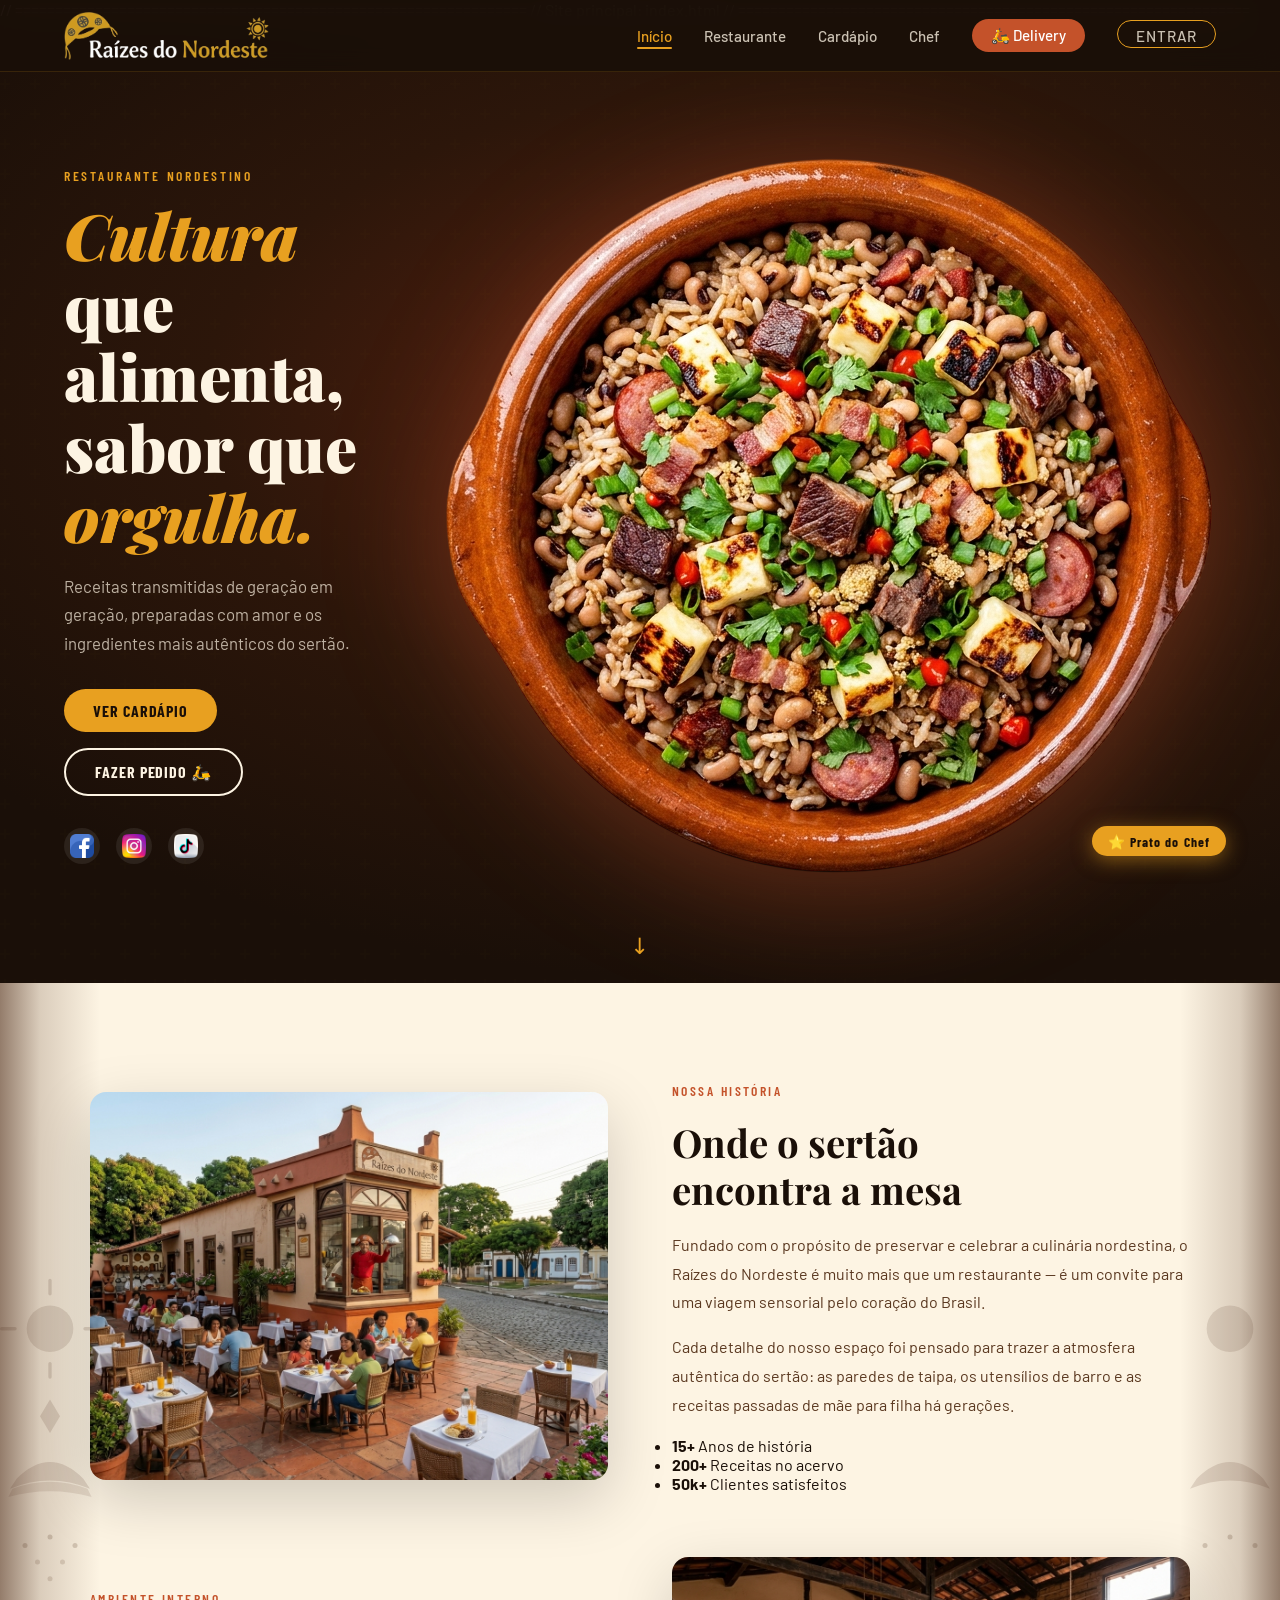
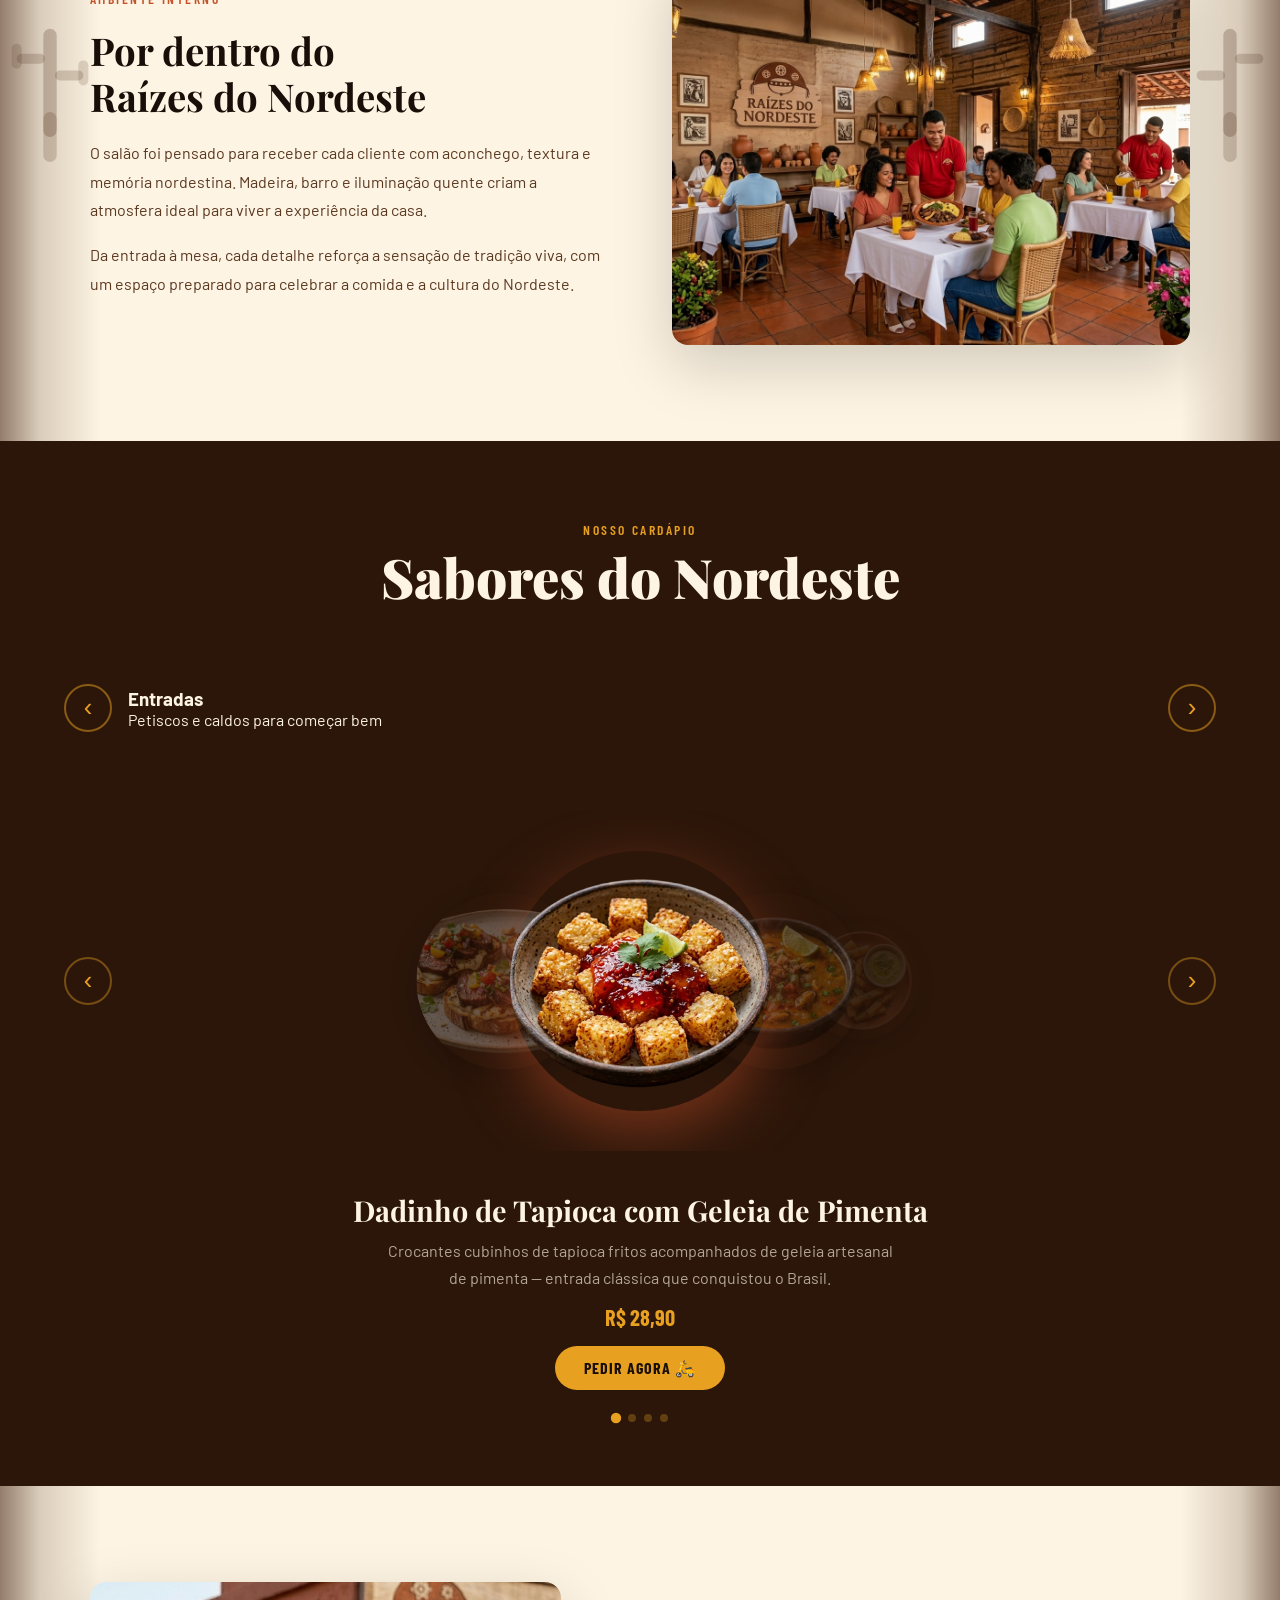
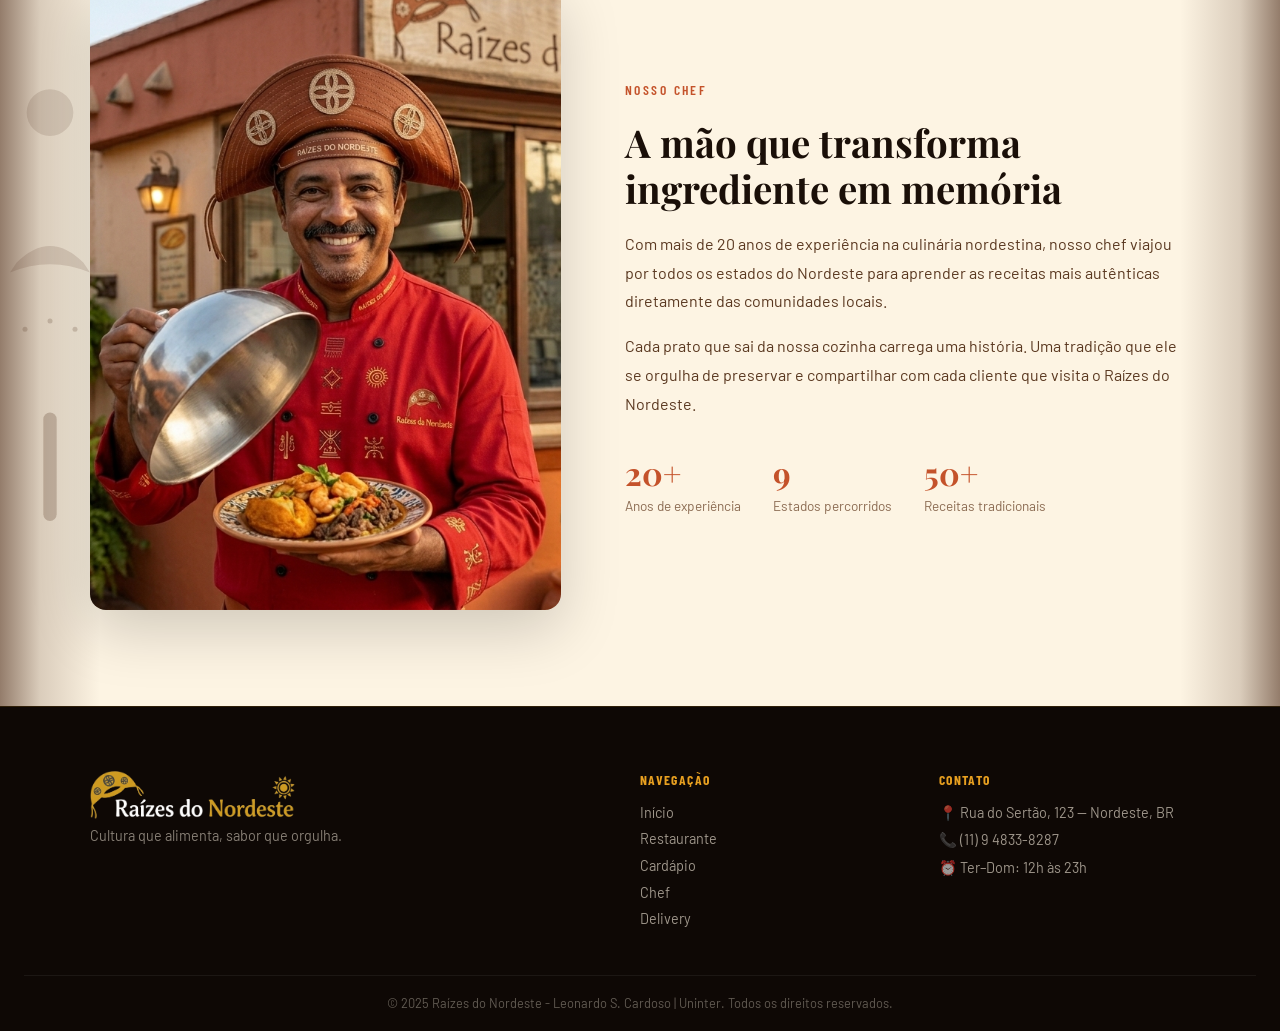
==== commit f0bb2431: "Add files via upload" ====
--- a/index.html
+++ b/index.html
@@ -245,8 +245,7 @@
   <footer class="site-footer">
     <div class="footer-inner">
       <div class="footer-brand">
-        <span class="logo-icon">🪨</span>
-        <span class="logo-text">Raízes do <strong>Nordeste</strong></span>
+        <img src="IMG/Logoletreiro.png" alt="Logo do Raízes do Nordeste" style="height:48px; width:auto;">
         <p>Cultura que alimenta, sabor que orgulha.</p>
       </div>
       <div class="footer-links">
